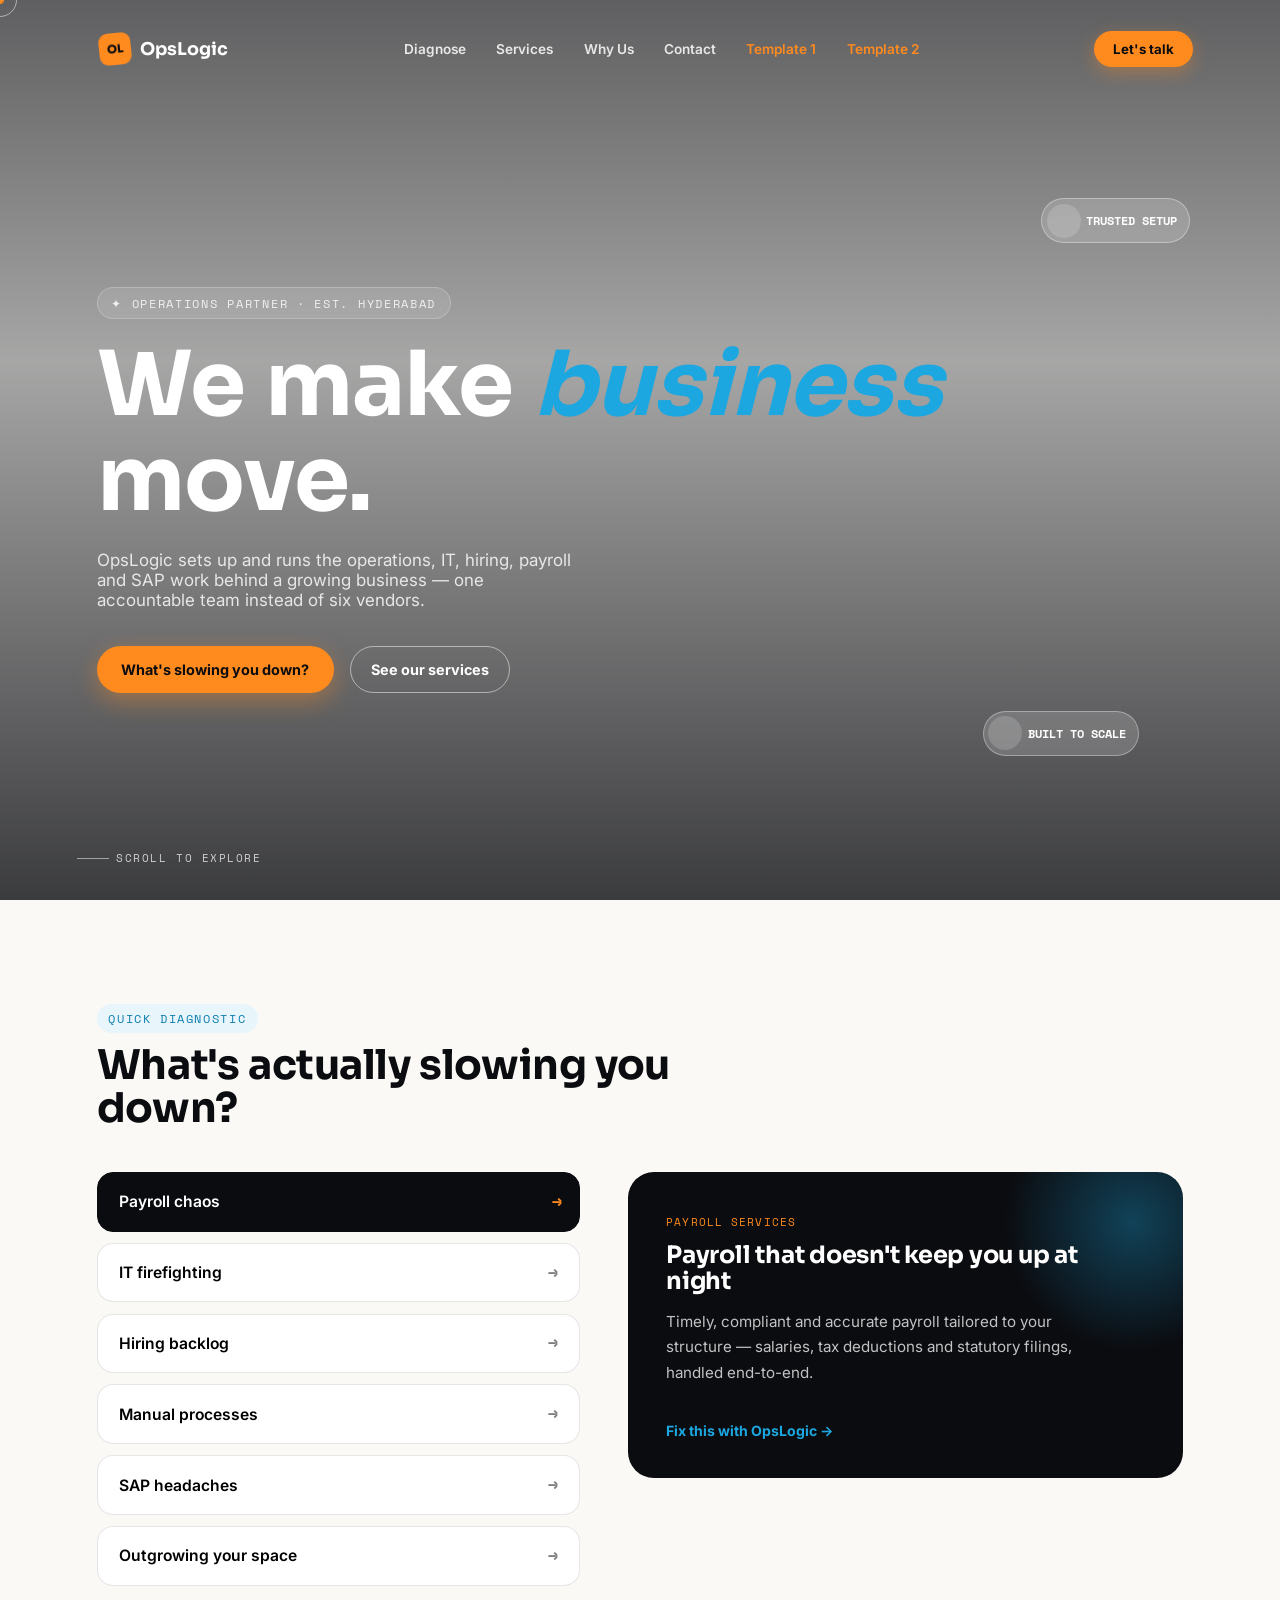
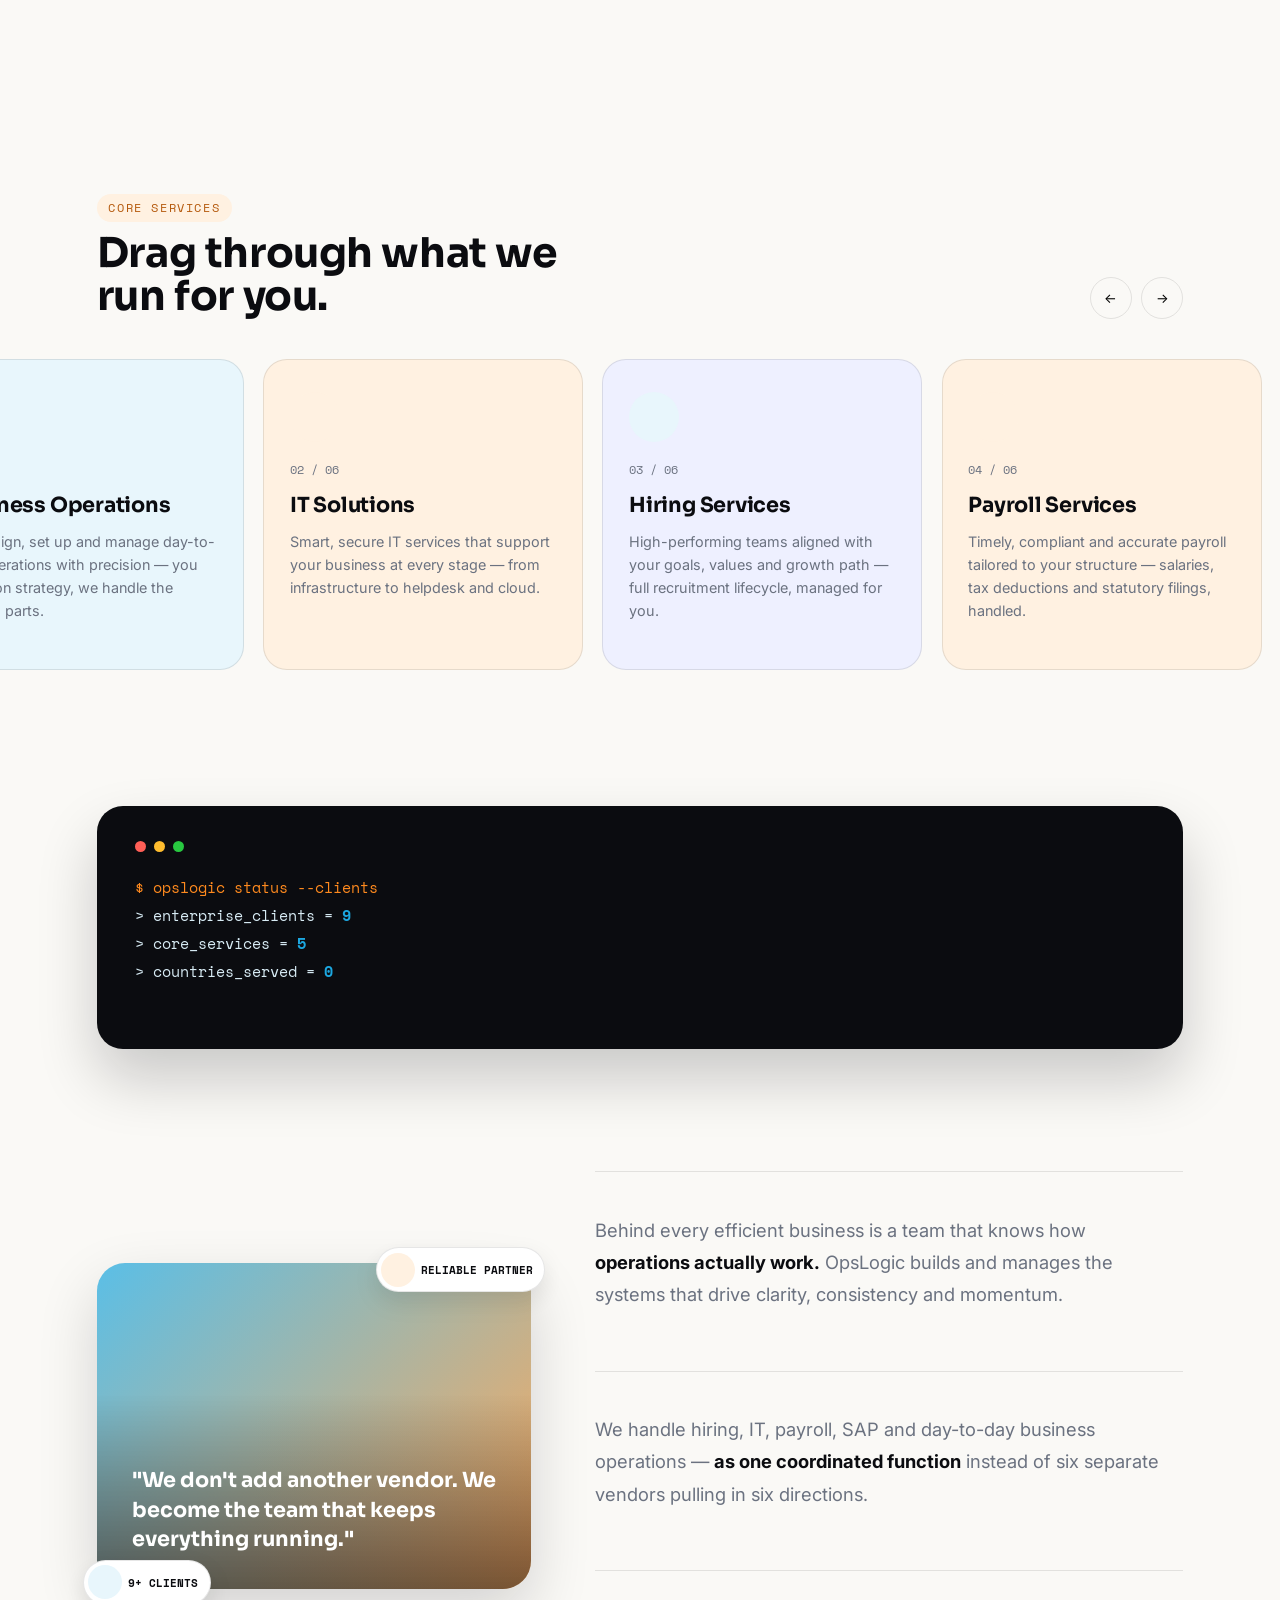
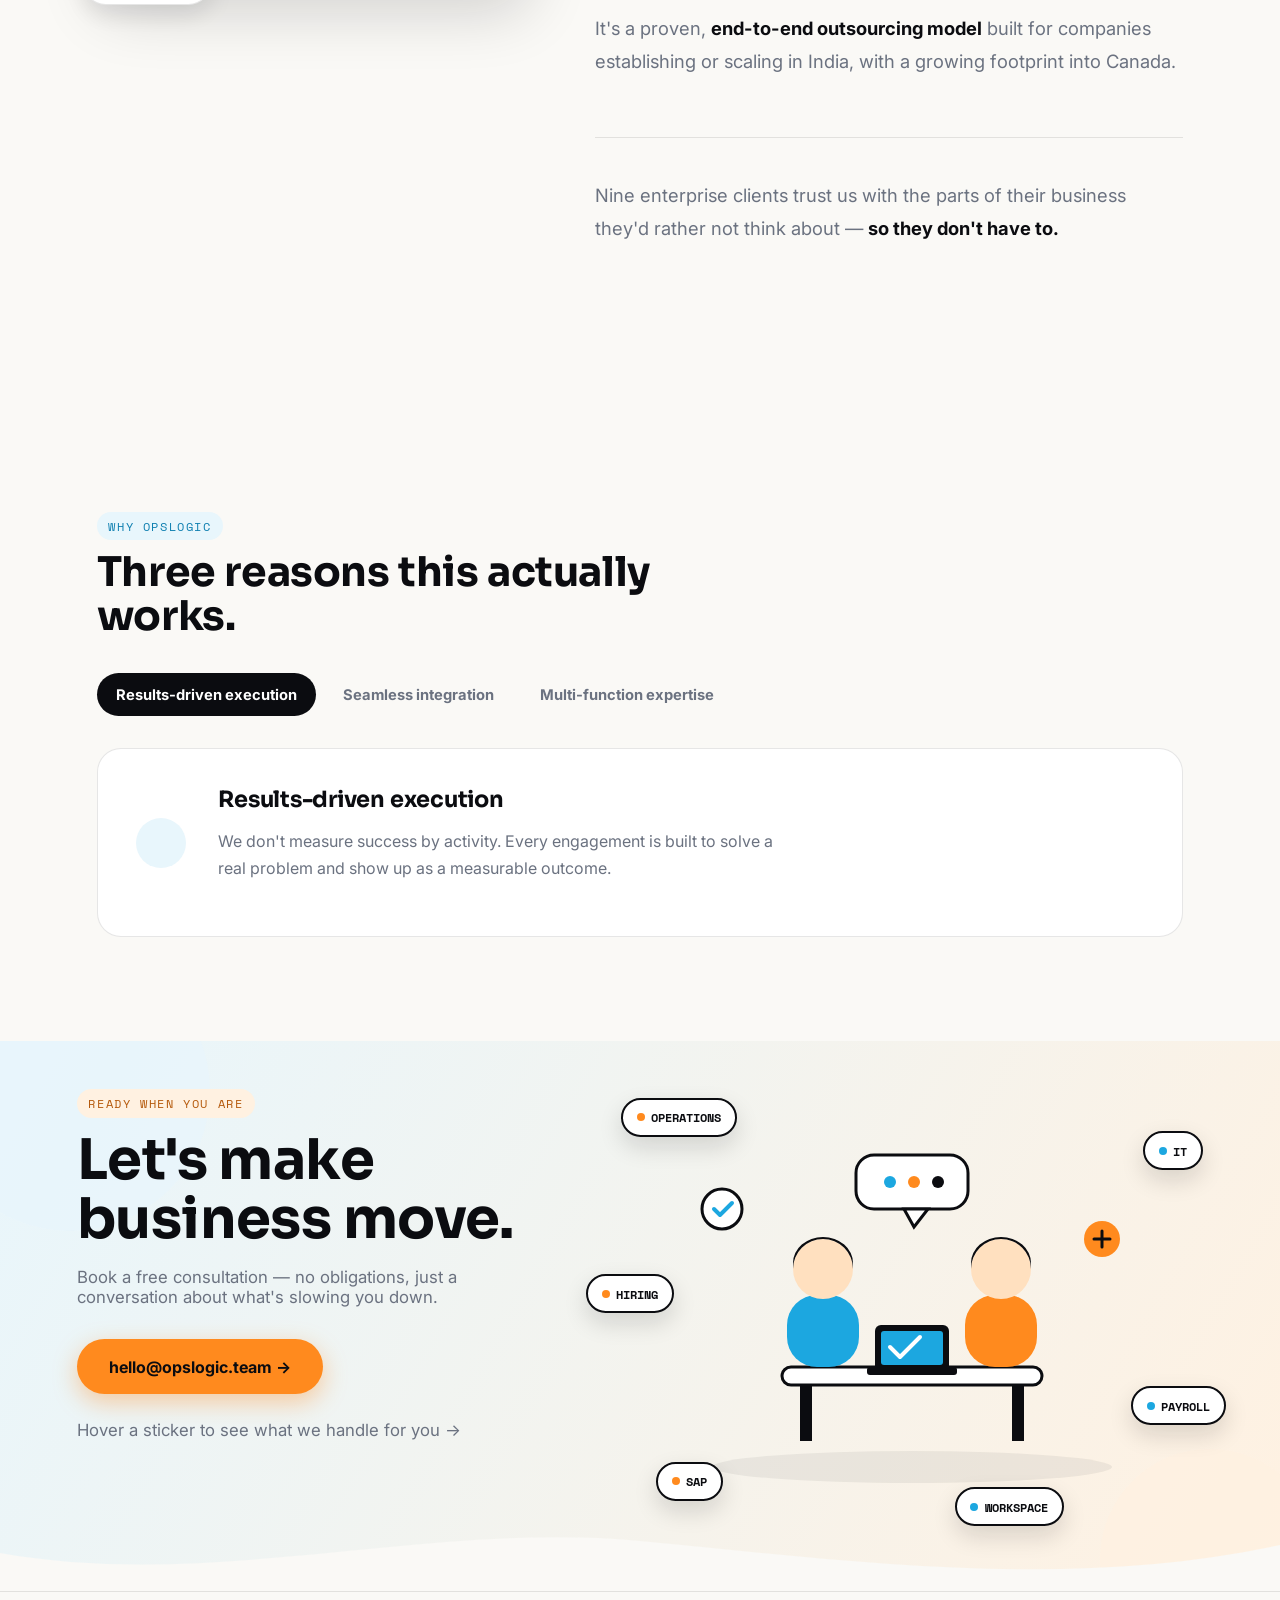
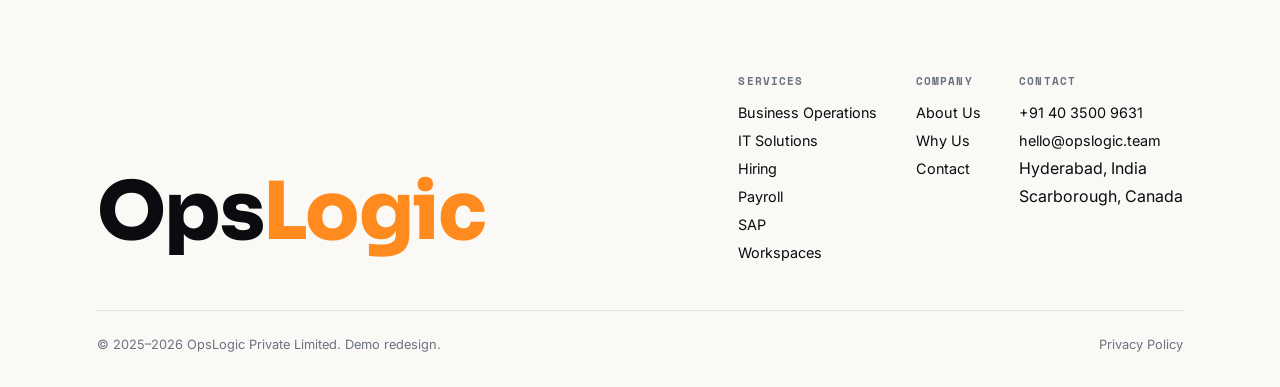
==== index.html @ 44205986 "Added changes" ====
<!DOCTYPE html>
<html lang="en">
<head>
<meta charset="UTF-8">
<meta name="viewport" content="width=device-width, initial-scale=1">
<title>OpsLogic — Let's Make Business Move</title>
<meta name="description" content="OpsLogic — Business Operations, IT, Hiring, Payroll, SAP & Shared Workspace solutions.">
<link rel="preconnect" href="https://fonts.googleapis.com">
<link rel="preconnect" href="https://fonts.gstatic.com" crossorigin>
<link href="https://fonts.googleapis.com/css2?family=Sora:wght@400;500;600;700;800&family=Inter:wght@400;500;600;700&family=Space+Mono:wght@400;700&display=swap" rel="stylesheet">
<style>
  :root{
    --ink:#0b0c10;
    --paper:#faf9f6;
    --card:#ffffff;
    --line: rgba(11,12,16,0.1);
    --muted:#6b7280;
    --blue:#1ca7e0;
    --blue-deep:#0e7fb0;
    --blue-wash:#e8f6fc;
    --orange:#ff8a1e;
    --orange-wash:#fff1e1;
    --ease: cubic-bezier(.22,1,.36,1);
  }
  *{ box-sizing:border-box; }
  html{ scroll-behavior:smooth; }
  body{ margin:0; background:var(--paper); color:var(--ink); font-family:'Inter',sans-serif; overflow-x:hidden; cursor:none; }
  ::selection{ background:var(--orange); color:var(--ink); }
  img,svg,video{ max-width:100%; display:block; }
  a{ color:inherit; text-decoration:none; }
  button{ font-family:inherit; cursor:none; background:none; border:0; }
  h1,h2,h3{ font-family:'Sora',sans-serif; font-weight:700; line-height:1.06; margin:0; letter-spacing:-.01em; }
  .mono{ font-family:'Space Mono',monospace; }
  .wrap{ max-width:1240px; margin:0 auto; padding:0 6vw; position:relative; }
  section{ position:relative; padding:6.5rem 0; scroll-margin-top:100px; }
  .eyebrow{ font-family:'Space Mono',monospace; font-size:.72rem; letter-spacing:.14em; text-transform:uppercase; color:var(--blue-deep); display:inline-flex; align-items:center; gap:.6em; background:var(--blue-wash); padding:.5em 1em; border-radius:100px; }
  .eyebrow.orange{ color:#b5590c; background:var(--orange-wash); }
  .reveal{ opacity:0; transform:translateY(26px); transition:opacity .75s var(--ease), transform .75s var(--ease); }
  .reveal.in{ opacity:1; transform:translateY(0); }

  .blob{ position:absolute; border-radius:50%; pointer-events:none; z-index:0; opacity:.7; animation:float 9s ease-in-out infinite; }
  @keyframes float{ 0%,100%{ transform:translateY(0);} 50%{ transform:translateY(-18px);} }

  /* ---------- shared custom icon system (real embedded animations, sourced free from LottieFiles) ---------- */
  .icon-badge{ width:50px; height:50px; border-radius:50%; display:flex; align-items:center; justify-content:center; flex-shrink:0; overflow:hidden; }
  .icon-badge video, .icon-video{ width:100%; height:100%; object-fit:cover; }
  .icon-badge.wash-blue{ background:var(--blue-wash); }
  .icon-badge.wash-orange{ background:var(--orange-wash); }
  .icon-badge.wash-dark{ background:rgba(255,255,255,.16); }

  .float-badge{
    position:absolute; z-index:4; display:flex; align-items:center; gap:.5em;
    background:rgba(255,255,255,.16); border:1.5px solid rgba(255,255,255,.35); backdrop-filter:blur(8px);
    border-radius:100px; padding:.4em 1.05em .4em .4em; color:#fff;
    font-family:'Space Mono',monospace; font-size:.72rem; font-weight:700; text-transform:uppercase; white-space:nowrap;
    animation:bob 4.6s ease-in-out infinite;
  }
  .float-badge .icon-badge{ width:34px; height:34px; }
  .float-badge.delay1{ animation-delay:.8s; }
  @media (max-width:820px){ .float-badge{ display:none; } }

  .float-badge-light{
    position:absolute; z-index:4; display:flex; align-items:center; gap:.5em;
    background:var(--card); border:1.5px solid var(--line); border-radius:100px; padding:.4em 1.05em .4em .4em;
    font-family:'Space Mono',monospace; font-size:.7rem; font-weight:700; text-transform:uppercase; color:var(--ink);
    box-shadow:0 10px 24px rgba(11,12,16,.1); animation:bob 5s ease-in-out infinite; white-space:nowrap;
  }
  .float-badge-light .icon-badge{ width:34px; height:34px; }
  .float-badge-light.delay1{ animation-delay:1s; }
  @media (max-width:820px){ .float-badge-light{ display:none; } }

  .wave-divider{ display:block; width:100%; line-height:0; }
  .wave-divider svg{ width:100%; height:70px; display:block; }

  .cur-dot,.cur-ring{ position:fixed; top:0; left:0; pointer-events:none; z-index:9999; border-radius:50%; transform:translate(-50%,-50%); will-change:transform; }
  .cur-dot{ width:7px; height:7px; background:var(--orange); }
  .cur-ring{ width:34px; height:34px; border:1.5px solid rgba(255,255,255,.5); transition:width .25s var(--ease),height .25s var(--ease),border-color .25s var(--ease),background .25s var(--ease); }
  body.on-light .cur-ring{ border-color:rgba(11,12,16,.35); }
  .cur-ring.big{ width:88px; height:88px; background:rgba(255,138,30,.16); border-color:var(--orange); }
  .cur-label{ position:absolute; inset:0; display:flex; align-items:center; justify-content:center; font-family:'Space Mono',monospace; font-size:.6rem; letter-spacing:.08em; text-transform:uppercase; color:var(--ink); opacity:0; text-align:center; transition:opacity .2s var(--ease); }
  .cur-ring.big .cur-label{ opacity:1; }
  @media (hover:none),(pointer:coarse){ .cur-dot,.cur-ring{ display:none; } body,button,a{ cursor:auto; } }

  /* ---------- nav: transparent over hero, solid on scroll ---------- */
  header{ position:fixed; top:0; left:0; right:0; z-index:500; padding:20px 6vw; transition:padding .3s var(--ease); }
  .nav-inner{ max-width:1240px; margin:0 auto; display:flex; align-items:center; justify-content:space-between;
    padding:.6rem .6rem .6rem 1.3rem; border-radius:100px; transition:background .3s var(--ease), box-shadow .3s var(--ease), border-color .3s var(--ease); border:1.5px solid transparent; }
  header.scrolled .nav-inner{ background:rgba(255,255,255,.86); backdrop-filter:blur(14px); box-shadow:0 10px 30px rgba(11,12,16,.08); border-color:var(--line); }
  .logo{ display:flex; align-items:center; gap:.55em; font-family:'Sora',sans-serif; font-weight:700; font-size:1.1rem; color:#fff; transition:color .3s var(--ease); }
  header.scrolled .logo{ color:var(--ink); }
  .logo-mark{ width:32px; height:32px; border-radius:9px; background:var(--orange); display:flex; align-items:center; justify-content:center; transform:rotate(-6deg); transition:transform .3s var(--ease); }
  .logo:hover .logo-mark{ transform:rotate(6deg) scale(1.08); }
  .logo-mark span{ color:var(--ink); font-weight:800; font-size:.72rem; }
  nav.links{ display:flex; gap:.2rem; align-items:center; }
  nav.links a{ font-size:.85rem; font-weight:600; color:rgba(255,255,255,.85); padding:.6em 1em; border-radius:100px; transition:color .3s var(--ease); }
  header.scrolled nav.links a{ color:var(--ink); }
  nav.links a:hover{ background:rgba(255,255,255,.14); }
  header.scrolled nav.links a:hover{ background:var(--blue-wash); color:var(--blue-deep); }
  nav.links a.tpl{ color:var(--orange); }
  .nav-cta{ font-size:.83rem; font-weight:700; background:var(--orange); color:var(--ink); padding:.75em 1.4em; border-radius:100px; box-shadow:0 6px 18px rgba(255,138,30,.35); transition:transform .18s var(--ease); }
  .nav-cta:hover{ transform:translateY(-2px); }
  @media (max-width:980px){ nav.links{ display:none; } }

  /* ---------- HERO — full-bleed video ---------- */
  .hero{ position:relative; min-height:100vh; display:flex; align-items:center; padding:0; overflow:hidden; }
  #hero-video{ position:absolute; top:50%; left:50%; min-width:100%; min-height:100%; width:auto; height:auto; transform:translate(-50%,-50%) scale(1.02); object-fit:cover; filter:saturate(1.08) contrast(1.04); transition:transform 8s var(--ease); }
  .hero::before{ content:''; position:absolute; inset:0; z-index:1; background:linear-gradient(180deg, rgba(11,12,16,.65) 0%, rgba(11,12,16,.35) 40%, rgba(11,12,16,.8) 100%); }
  .video-spot{ position:absolute; z-index:2; inset:0; pointer-events:none; opacity:0; transition:opacity .35s var(--ease); background:radial-gradient(280px circle at var(--sx,50%) var(--sy,50%), rgba(28,167,224,.3), rgba(255,138,30,.14) 45%, transparent 70%); }
  .hero.spotlit .video-spot{ opacity:1; }
  .hero-inner{ position:relative; z-index:3; width:100%; padding-top:80px; }
  .hero-tag{ color:#fff; font-family:'Space Mono',monospace; font-size:.76rem; letter-spacing:.14em; text-transform:uppercase; opacity:.85; background:rgba(255,255,255,.12); border:1px solid rgba(255,255,255,.25); display:inline-flex; padding:.5em 1.1em; border-radius:100px; backdrop-filter:blur(6px); }
  .hero h1{ color:#fff; font-size:clamp(2.4rem,7vw,6rem); margin:1.2rem 0 1.4rem; max-width:15ch; }
  .hero h1 .word{ display:inline-block; margin-right:.22em; transition:transform .35s var(--ease), color .35s var(--ease); cursor:none; }
  .hero h1 .word:hover{ color:var(--orange); transform:translateY(-6px) rotate(-2deg); }
  .hero h1 .accent{ color:var(--blue); font-style:italic; }
  .hero p.sub{ color:rgba(255,255,255,.82); max-width:44ch; font-size:1.06rem; margin-bottom:2.2rem; }
  .hero-ctas{ display:flex; gap:1rem; flex-wrap:wrap; }
  .btn-primary{ display:inline-flex; align-items:center; gap:.6em; background:var(--orange); color:var(--ink); font-weight:700; font-size:.9rem; padding:1em 1.7em; border-radius:100px; transition:transform .18s var(--ease), box-shadow .3s var(--ease); box-shadow:0 8px 24px rgba(255,138,30,.4); }
  .btn-primary:hover{ transform:translateY(-3px); }
  .btn-ghost-light{ display:inline-flex; align-items:center; gap:.6em; font-weight:700; font-size:.9rem; color:#fff; padding:1em 1.4em; border:1.5px solid rgba(255,255,255,.5); border-radius:100px; }
  .btn-ghost-light:hover{ border-color:#fff; background:rgba(255,255,255,.12); }
  .scroll-cue{ position:absolute; bottom:34px; left:6vw; z-index:3; display:flex; align-items:center; gap:.7em; color:rgba(255,255,255,.75); font-family:'Space Mono',monospace; font-size:.68rem; letter-spacing:.14em; text-transform:uppercase; }
  .scroll-cue .line{ width:32px; height:1px; background:rgba(255,255,255,.5); position:relative; overflow:hidden; }
  .scroll-cue .line::after{ content:''; position:absolute; left:-100%; top:0; bottom:0; width:100%; background:var(--orange); animation:cue 2.2s ease-in-out infinite; }
  @keyframes cue{ 0%{left:-100%;} 50%{left:0;} 100%{left:100%;} }

  /* ---------- DIAGNOSTIC (chip selector) ---------- */
  .diagnostic{ background:var(--paper); }
  .diag-head{ max-width:640px; margin-bottom:2.6rem; }
  .diag-head h2{ font-size:clamp(1.8rem,3.2vw,2.6rem); margin-top:.7rem; }
  .diag-grid{ display:grid; grid-template-columns:1fr 1.15fr; gap:3rem; align-items:start; }
  @media (max-width:900px){ .diag-grid{ grid-template-columns:1fr; } }
  .chip-list{ display:flex; flex-direction:column; gap:.7rem; }
  .chip{ text-align:left; border:1.5px solid var(--line); background:var(--card); border-radius:16px; padding:1.05rem 1.3rem; font-weight:600; font-size:.98rem; display:flex; justify-content:space-between; align-items:center; transition:border-color .2s var(--ease), background .2s var(--ease), transform .2s var(--ease); }
  .chip:hover{ border-color:var(--blue); transform:translateX(4px); }
  .chip.active{ background:var(--ink); color:#fff; border-color:var(--ink); }
  .chip .arrow{ font-family:'Space Mono',monospace; opacity:.5; transition:transform .2s var(--ease); }
  .chip.active .arrow{ opacity:1; transform:translateX(4px); color:var(--orange); }

  .diag-panel{ background:var(--ink); color:#fff; border-radius:26px; padding:2.4rem; min-height:280px; display:flex; flex-direction:column; justify-content:space-between; position:relative; overflow:hidden; }
  .diag-panel::before{ content:''; position:absolute; width:260px; height:260px; background:radial-gradient(circle, rgba(28,167,224,.35), transparent 70%); top:-80px; right:-80px; border-radius:50%; }
  .diag-panel-body{ position:relative; z-index:1; }
  .diag-panel .tag{ font-family:'Space Mono',monospace; font-size:.7rem; letter-spacing:.1em; text-transform:uppercase; color:var(--orange); }
  .diag-panel h3{ color:#fff; font-size:1.5rem; margin:.8rem 0 .8rem; }
  .diag-panel p{ color:rgba(255,255,255,.75); font-size:.95rem; line-height:1.65; max-width:44ch; }
  .diag-panel a.diag-cta{ position:relative; z-index:1; margin-top:1.4rem; display:inline-flex; align-items:center; gap:.5em; font-weight:700; font-size:.88rem; color:var(--blue); }
  .diag-panel a.diag-cta:hover{ color:var(--orange); }

  /* ---------- SERVICES — drag scroll gallery ---------- */
  .services{ overflow:hidden; }
  .services-head{ display:flex; justify-content:space-between; align-items:flex-end; gap:2rem; flex-wrap:wrap; margin-bottom:2rem; }
  .services-head h2{ font-size:clamp(1.8rem,3.2vw,2.6rem); margin-top:.6rem; max-width:16ch; }
  .drag-hint{ font-family:'Space Mono',monospace; font-size:.72rem; color:var(--muted); text-transform:uppercase; letter-spacing:.06em; display:flex; align-items:center; gap:.5em; }
  .gallery-track{ display:flex; gap:1.2rem; overflow-x:auto; padding:.5rem 6vw 2rem; margin:0 -6vw; scroll-snap-type:x proximity; cursor:grab; scrollbar-width:none; }
  .gallery-track::-webkit-scrollbar{ display:none; }
  .gallery-track.dragging{ cursor:grabbing; scroll-behavior:auto; }
  .service-slide{ flex:0 0 320px; scroll-snap-align:start; background:var(--card); border:1.5px solid var(--line); border-radius:24px; padding:2rem 1.6rem; user-select:none; }
  .service-slide:nth-child(6n+1){ background:var(--blue-wash); }
  .service-slide:nth-child(6n+2){ background:var(--orange-wash); }
  .service-slide:nth-child(6n+3){ background:#eef0ff; }
  .service-slide:nth-child(6n+4){ background:var(--orange-wash); }
  .service-slide:nth-child(6n+5){ background:var(--blue-wash); }
  .service-slide:nth-child(6n+6){ background:#eef0ff; }
  .service-slide .idx{ font-family:'Space Mono',monospace; font-size:.72rem; color:var(--muted); }
  .service-slide h3{ font-size:1.3rem; margin:1rem 0 .7rem; }
  .service-slide p{ color:var(--muted); font-size:.9rem; line-height:1.6; }
  .gallery-nav{ display:flex; gap:.6rem; }
  .gnav-btn{ width:42px; height:42px; border-radius:50%; border:1.5px solid var(--line); display:flex; align-items:center; justify-content:center; transition:border-color .2s var(--ease), background .2s var(--ease); }
  .gnav-btn:hover{ border-color:var(--ink); background:var(--ink); color:#fff; }

  /* ---------- TERMINAL STATS ---------- */
  .terminal-wrap{ background:var(--ink); border-radius:26px; padding:2.2rem 2.4rem; color:#d8ecf5; box-shadow:0 30px 60px rgba(11,12,16,.2); }
  .terminal-head{ display:flex; gap:.5em; margin-bottom:1.4rem; }
  .terminal-dot{ width:11px; height:11px; border-radius:50%; }
  .terminal-line{ font-family:'Space Mono',monospace; font-size:.92rem; line-height:1.9; opacity:0; }
  .terminal-line.shown{ opacity:1; }
  .terminal-line .prompt{ color:var(--orange); }
  .terminal-line .val{ color:var(--blue); font-weight:700; }
  .terminal-cursor{ display:inline-block; width:8px; height:16px; background:var(--blue); vertical-align:middle; animation:blink 1s step-start infinite; }
  @keyframes blink{ 50%{ opacity:0; } }

  /* ---------- ABOUT — sticky scrollytelling ---------- */
  .about{ padding-top:0; }
  .about-grid{ display:grid; grid-template-columns:.85fr 1.15fr; gap:5vw; }
  @media (max-width:900px){ .about-grid{ grid-template-columns:1fr; } }
  .about-sticky{ position:sticky; top:110px; align-self:start; height:fit-content; }
  .about-card{ position:relative; aspect-ratio:4/3; border-radius:28px; overflow:hidden; box-shadow:0 24px 60px rgba(11,12,16,.16); display:flex; flex-direction:column; justify-content:flex-end; }
  .about-card video{ position:absolute; inset:0; width:100%; height:100%; object-fit:cover; }
  .about-card::before{ content:''; position:absolute; inset:0; background:linear-gradient(135deg, rgba(28,167,224,.72), rgba(255,138,30,.72)); mix-blend-mode:multiply; }
  .about-card::after{ content:''; position:absolute; inset:0; background:linear-gradient(180deg, rgba(11,12,16,0) 40%, rgba(11,12,16,.55) 100%); }
  .about-card p{ position:relative; z-index:2; align-self:flex-end; margin:0; padding:2.2rem; }
  .about-card p{ font-family:'Sora',sans-serif; color:#fff; font-size:1.3rem; font-weight:700; line-height:1.4; }
  .about-para{ opacity:.32; transform:translateY(10px); transition:opacity .5s var(--ease), transform .5s var(--ease); padding:2.6rem 0; border-top:1.5px solid var(--line); font-size:1.15rem; line-height:1.75; color:var(--muted); max-width:56ch; }
  .about-para.active{ opacity:1; transform:translateY(0); color:var(--ink); }
  .about-para strong{ color:var(--ink); }

  /* ---------- WHY — tabs ---------- */
  .why-tabs{ display:flex; gap:.5rem; margin-bottom:2rem; flex-wrap:wrap; position:relative; }
  .why-tab{ font-weight:700; font-size:.92rem; padding:.85em 1.3em; border-radius:100px; color:var(--muted); position:relative; z-index:1; transition:color .3s var(--ease); }
  .why-tab.active{ color:#fff; }
  .why-tab-indicator{ position:absolute; top:0; height:100%; background:var(--ink); border-radius:100px; transition:transform .35s var(--ease), width .35s var(--ease); z-index:0; }
  .why-panel{ display:none; background:var(--card); border:1.5px solid var(--line); border-radius:24px; padding:2.4rem; }
  .why-panel.active{ display:grid; grid-template-columns:auto 1fr; gap:2rem; align-items:center; }
  @media (max-width:700px){ .why-panel.active{ grid-template-columns:1fr; } }
  .why-num{ font-family:'Sora',sans-serif; font-weight:800; font-size:3.6rem; color:var(--blue-wash); -webkit-text-stroke:2px var(--blue); }
  .why-panel h3{ font-size:1.4rem; margin-bottom:.7rem; }
  .why-panel p{ color:var(--muted); line-height:1.7; max-width:56ch; }

  /* ---------- CTA — full-bleed illustrated band ---------- */
  .cta-band{ width:100%; background:linear-gradient(120deg, var(--blue-wash) 0%, var(--orange-wash) 100%); overflow:hidden; position:relative; padding:3rem 0 5rem; }
  .cta-band-grid{ max-width:1360px; margin:0 auto; padding:0 6vw; display:grid; grid-template-columns:1fr 1.15fr; gap:3vw; align-items:start; position:relative; z-index:2; }
  @media (max-width:960px){ .cta-band-grid{ grid-template-columns:1fr; text-align:center; } }
  .cta-copy h2{ font-size:clamp(2.1rem,4.6vw,3.5rem); margin:.8rem 0 1.1rem; max-width:12ch; }
  @media (max-width:960px){ .cta-copy h2{ margin-left:auto; margin-right:auto; } }
  .cta-copy p{ color:var(--muted); font-size:1.05rem; max-width:40ch; margin-bottom:2rem; }
  @media (max-width:960px){ .cta-copy p{ margin-left:auto; margin-right:auto; } }
  .cta-copy .btn-primary{ font-size:1rem; padding:1.1em 2em; }
  .sticker-caption{ margin-top:1.6rem; min-height:2.2rem; color:var(--muted); font-size:.92rem; max-width:40ch; }
  @media (max-width:960px){ .sticker-caption{ margin-left:auto; margin-right:auto; } }
  .sticker-caption strong{ color:var(--ink); }

  .illustration-stage{ position:relative; width:100%; }
  .illustration-stage svg{ width:100%; height:auto; max-width:560px; margin:0 auto; display:block; position:relative; z-index:1; }
  .scene-bob{ animation:bob 4.2s ease-in-out infinite; transform-origin:center; }
  .scene-bob.delay1{ animation-delay:.4s; }
  .scene-bob.delay2{ animation-delay:.8s; }
  @keyframes bob{ 0%,100%{ transform:translateY(0);} 50%{ transform:translateY(-7px);} }
  .chat-dot{ animation:dotpulse 1.3s ease-in-out infinite; transform-origin:center; }
  .chat-dot.d2{ animation-delay:.2s; } .chat-dot.d3{ animation-delay:.4s; }
  @keyframes dotpulse{ 0%,60%,100%{ opacity:.35; transform:translateY(0);} 30%{ opacity:1; transform:translateY(-4px);} }

  .stage-sticker{
    position:absolute; z-index:5; display:flex; align-items:center; gap:.5em;
    background:var(--card); border:2px solid var(--ink); border-radius:100px; padding:.7em 1.15em;
    font-family:'Space Mono',monospace; font-weight:700; font-size:.76rem; text-transform:uppercase; white-space:nowrap;
    box-shadow:0 10px 24px rgba(11,12,16,.14); cursor:none;
    animation:stickerfloat 5s ease-in-out infinite;
    transition:transform .25s var(--ease), background .25s var(--ease), color .25s var(--ease), box-shadow .25s var(--ease);
  }
  .stage-sticker .dot{ width:8px; height:8px; border-radius:50%; background:var(--blue); flex-shrink:0; }
  .stage-sticker:nth-child(2n) .dot{ background:var(--orange); }
  .stage-sticker:hover{ transform:scale(1.15) rotate(0deg) !important; background:var(--ink); color:#fff; box-shadow:0 18px 34px rgba(11,12,16,.3); }
  .stage-sticker:hover .dot{ background:var(--orange); }
  @keyframes stickerfloat{ 0%,100%{ transform:translateY(0) rotate(var(--rot,0deg)); } 50%{ transform:translateY(-9px) rotate(var(--rot,0deg)); } }
  @media (max-width:760px){ .stage-sticker{ display:none; } }

  .cta-text{ text-align:center; max-width:520px; margin:0 auto; }
  .cta-text h2{ font-size:clamp(1.8rem,3.4vw,2.6rem); margin:.7rem 0 1rem; }
  .cta-text p{ color:var(--muted); }

  footer{ padding:5rem 0 2.2rem; border-top:1.5px solid var(--line); }
  .foot-top{ display:flex; justify-content:space-between; align-items:flex-end; flex-wrap:wrap; gap:2rem; margin-bottom:3rem; }
  .foot-top .flogo{ font-family:'Sora',sans-serif; font-weight:800; font-size:clamp(2.4rem,7vw,5rem); letter-spacing:-.02em; }
  .foot-top .flogo .orange{ color:var(--orange); }
  .foot-links{ display:flex; gap:2.4rem; flex-wrap:wrap; }
  .foot-links h4{ font-family:'Space Mono',monospace; font-size:.7rem; letter-spacing:.1em; text-transform:uppercase; color:var(--muted); margin:0 0 .8rem; }
  .foot-links ul{ list-style:none; margin:0; padding:0; display:flex; flex-direction:column; gap:.5rem; }
  .foot-links a{ font-size:.9rem; }
  .foot-links a:hover{ color:var(--orange); }
  .foot-bottom{ display:flex; justify-content:space-between; flex-wrap:wrap; gap:1rem; padding-top:1.6rem; border-top:1.5px solid var(--line); font-size:.8rem; color:var(--muted); }

  @media (prefers-reduced-motion: reduce){ *{ animation-duration:.001ms !important; animation-iteration-count:1 !important; transition-duration:.001ms !important; scroll-behavior:auto !important; } }
</style>
</head>
<body>

<div class="cur-dot" id="curDot"></div>
<div class="cur-ring" id="curRing"><span class="cur-label" id="curLabel"></span></div>

<header id="siteHeader">
  <div class="nav-inner">
    <a href="#top" class="logo">
      <span class="logo-mark"><span>OL</span></span>
      OpsLogic
    </a>
    <nav class="links">
      <a href="#diagnostic">Diagnose</a>
      <a href="#services">Services</a>
      <a href="#why">Why Us</a>
      <a href="#contact">Contact</a>
      <a href="template-1.html" class="tpl">Template 1</a>
      <a href="template-2.html" class="tpl">Template 2</a>
    </nav>
    <a href="#contact" class="nav-cta magnetic" data-cursor="click">Let's talk</a>
  </div>
</header>

<main id="top">

  <section class="hero" id="heroSection">
    <video id="hero-video" autoplay muted loop playsinline
      poster="https://assets.mixkit.co/videos/40680/40680-thumb-360-0.jpg">
      <source src="https://assets.mixkit.co/videos/40680/40680-360.mp4" type="video/mp4">
    </video>
    <div class="video-spot" id="videoSpot"></div>
    <div class="wrap hero-inner">
      <span class="hero-tag">✦ Operations partner · Est. Hyderabad</span>
      <h1 id="heroHeading"></h1>
      <p class="sub">OpsLogic sets up and runs the operations, IT, hiring, payroll and SAP work behind a growing business — one accountable team instead of six vendors.</p>
      <div class="hero-ctas">
        <a href="#diagnostic" class="btn-primary magnetic" data-cursor="click">What's slowing you down?</a>
        <a href="#services" class="btn-ghost-light">See our services</a>
      </div>
    </div>
    <div class="scroll-cue"><span class="line"></span> Scroll to explore</div>
    <div class="float-badge" id="heroBadge1" style="top:22%; right:7%;"><span class="icon-badge wash-dark" data-icon="check"></span>Trusted setup</div>
    <div class="float-badge delay1" id="heroBadge2" style="bottom:16%; right:11%;"><span class="icon-badge wash-dark" data-icon="chart"></span>Built to scale</div>
  </section>

  <!-- ================= DIAGNOSTIC ================= -->
  <section class="diagnostic" id="diagnostic">
    <div class="wrap">
      <div class="diag-head reveal">
        <span class="eyebrow">Quick diagnostic</span>
        <h2>What's actually slowing you down?</h2>
      </div>
      <div class="diag-grid reveal">
        <div class="chip-list" id="chipList"></div>
        <div class="diag-panel" id="diagPanel">
          <div class="diag-panel-body">
            <span class="tag" id="diagTag"></span>
            <h3 id="diagTitle"></h3>
            <p id="diagBody"></p>
          </div>
          <a href="#contact" class="diag-cta magnetic" data-cursor="click">Fix this with OpsLogic →</a>
        </div>
      </div>
    </div>
  </section>

  <!-- ================= SERVICES — drag gallery ================= -->
  <section id="services">
    <div class="wrap">
      <div class="services-head reveal">
        <div>
          <span class="eyebrow orange">Core services</span>
          <h2>Drag through what we run for you.</h2>
        </div>
        <div class="gallery-nav">
          <button class="gnav-btn" id="galPrev" aria-label="Previous">←</button>
          <button class="gnav-btn" id="galNext" aria-label="Next">→</button>
        </div>
      </div>
    </div>
    <div class="gallery-track" id="galleryTrack"></div>
  </section>

  <!-- ================= TERMINAL STATS ================= -->
  <section style="padding-top:0;">
    <div class="wrap">
      <div class="terminal-wrap reveal" id="terminalWrap">
        <div class="terminal-head">
          <span class="terminal-dot" style="background:#ff5f57;"></span>
          <span class="terminal-dot" style="background:#febc2e;"></span>
          <span class="terminal-dot" style="background:#28c840;"></span>
        </div>
        <div id="terminalLines"></div>
      </div>
    </div>
  </section>

  <!-- ================= ABOUT — sticky scrollytelling ================= -->
  <section id="about" class="about">
    <div class="wrap about-grid">
      <div class="about-sticky reveal" style="position:relative;">
        <div class="about-card">
          <video autoplay muted loop playsinline poster="" src="https://assets-v2.lottiefiles.com/a/c36b07ca-1167-11ee-bf57-f7bd58cf486c/PghqFahems.mp4"></video>
          <p>"We don't add another vendor. We become the team that keeps everything running."</p>
        </div>
        <div class="float-badge-light" style="top:-16px; right:-14px;"><span class="icon-badge wash-orange" data-icon="shield"></span>Reliable partner</div>
        <div class="float-badge-light delay1" style="bottom:-16px; left:-14px;"><span class="icon-badge wash-blue" data-icon="hiring"></span>9+ clients</div>
      </div>
      <div>
        <p class="about-para">Behind every efficient business is a team that knows how <strong>operations actually work.</strong> OpsLogic builds and manages the systems that drive clarity, consistency and momentum.</p>
        <p class="about-para">We handle hiring, IT, payroll, SAP and day-to-day business operations — <strong>as one coordinated function</strong> instead of six separate vendors pulling in six directions.</p>
        <p class="about-para">It's a proven, <strong>end-to-end outsourcing model</strong> built for companies establishing or scaling in India, with a growing footprint into Canada.</p>
        <p class="about-para">Nine enterprise clients trust us with the parts of their business they'd rather not think about — <strong>so they don't have to.</strong></p>
      </div>
    </div>
  </section>

  <!-- ================= WHY — tabs ================= -->
  <section id="why">
    <div class="wrap">
      <span class="eyebrow reveal">Why OpsLogic</span>
      <h2 class="reveal" style="font-size:clamp(1.8rem,3.2vw,2.6rem); margin:.7rem 0 2.2rem; max-width:18ch;">Three reasons this actually works.</h2>
      <div class="why-tabs" id="whyTabs"></div>
      <div id="whyPanels"></div>
    </div>
  </section>

  <!-- ================= CTA — illustrated band ================= -->
  <section id="contact" style="padding:0;">
    <div class="cta-band">
      <div class="blob" style="width:280px;height:280px;background:var(--blue-wash);top:-90px;left:-70px;"></div>
      <div class="blob" style="width:220px;height:220px;background:var(--orange-wash);bottom:-80px;right:-40px;animation-delay:1s;"></div>

      <div class="cta-band-grid">
        <div class="cta-copy reveal">
          <span class="eyebrow orange">Ready when you are</span>
          <h2>Let's make business move.</h2>
          <p>Book a free consultation — no obligations, just a conversation about what's slowing you down.</p>
          <a href="mailto:hello@opslogic.team" class="btn-primary magnetic" data-cursor="click">hello@opslogic.team →</a>
          <p class="sticker-caption" id="stickerCaption">Hover a sticker to see what we handle for you →</p>
        </div>

        <div class="illustration-stage reveal" id="illustrationStage">
          <svg viewBox="0 0 560 420" aria-hidden="true">
            <ellipse cx="280" cy="378" rx="200" ry="16" fill="rgba(11,12,16,0.06)"/>
            <rect x="150" y="278" width="260" height="18" rx="9" fill="#ffffff" stroke="#0b0c10" stroke-width="3"/>
            <rect x="168" y="296" width="12" height="56" fill="#0b0c10"/>
            <rect x="380" y="296" width="12" height="56" fill="#0b0c10"/>

            <g class="scene-bob delay1">
              <rect x="243" y="236" width="74" height="48" rx="6" fill="#0b0c10"/>
              <rect x="249" y="242" width="62" height="34" rx="3" fill="#1ca7e0"/>
              <path d="M258 258 l10 10 20 -20" fill="none" stroke="#ffffff" stroke-width="4" stroke-linecap="round" stroke-linejoin="round"/>
              <rect x="235" y="278" width="90" height="8" rx="3" fill="#0b0c10"/>
            </g>

            <g class="scene-bob">
              <rect x="155" y="206" width="72" height="72" rx="30" fill="#1ca7e0"/>
              <circle cx="191" cy="180" r="30" fill="#ffe0bf"/>
              <path d="M161 180 a30 30 0 0 1 60 0 v-6 a30 26 0 0 0 -60 0 Z" fill="#0b0c10"/>
            </g>

            <g class="scene-bob delay2">
              <rect x="333" y="206" width="72" height="72" rx="30" fill="#ff8a1e"/>
              <circle cx="369" cy="180" r="30" fill="#ffe0bf"/>
              <path d="M339 180 a30 30 0 0 1 60 0 v-6 a30 26 0 0 0 -60 0 Z" fill="#0b0c10"/>
            </g>

            <g class="scene-bob" transform="translate(280,96)">
              <rect x="-56" y="-30" width="112" height="54" rx="18" fill="#ffffff" stroke="#0b0c10" stroke-width="3"/>
              <path d="M-8 24 L2 42 L16 24 Z" fill="#ffffff" stroke="#0b0c10" stroke-width="3"/>
              <circle class="chat-dot d1" cx="-22" cy="-3" r="6" fill="#1ca7e0"/>
              <circle class="chat-dot d2" cx="2" cy="-3" r="6" fill="#ff8a1e"/>
              <circle class="chat-dot d3" cx="26" cy="-3" r="6" fill="#0b0c10"/>
            </g>

            <g class="scene-bob delay2">
              <circle cx="90" cy="120" r="20" fill="#ffffff" stroke="#0b0c10" stroke-width="3"/>
              <path d="M82 120 l6 6 12 -12" fill="none" stroke="#1ca7e0" stroke-width="4" stroke-linecap="round" stroke-linejoin="round"/>
            </g>
            <g class="scene-bob delay1">
              <circle cx="470" cy="150" r="18" fill="#ff8a1e"/>
              <path d="M462 150 h16 M470 142 v16" stroke="#0b0c10" stroke-width="3" stroke-linecap="round"/>
            </g>
          </svg>

          <div class="stage-sticker" style="top:2%; left:0%; --rot:-6deg; animation-delay:0s;" data-desc="We run the day-to-day so nothing falls through the cracks."><span class="dot"></span>Operations</div>
          <div class="stage-sticker" style="top:10%; right:0%; --rot:5deg; animation-delay:.6s;" data-desc="Secure, dependable systems — infrastructure to helpdesk."><span class="dot"></span>IT</div>
          <div class="stage-sticker" style="top:44%; left:-6%; --rot:4deg; animation-delay:1.1s;" data-desc="High-performing teams, sourced and onboarded for you."><span class="dot"></span>Hiring</div>
          <div class="stage-sticker" style="bottom:20%; right:-4%; --rot:-4deg; animation-delay:1.6s;" data-desc="Accurate, on-time salaries, taxes and statutory filings."><span class="dot"></span>Payroll</div>
          <div class="stage-sticker" style="bottom:2%; left:6%; --rot:6deg; animation-delay:2s;" data-desc="End-to-end SAP support, plus flexible expert staffing."><span class="dot"></span>SAP</div>
          <div class="stage-sticker" style="bottom:-4%; right:24%; --rot:-3deg; animation-delay:2.4s;" data-desc="Flexible, fully-equipped space that scales with you."><span class="dot"></span>Workspace</div>
        </div>
      </div>
    </div>
  </section>

  <div class="wave-divider" style="margin-top:-68px; position:relative; z-index:3;">
    <svg viewBox="0 0 1440 70" preserveAspectRatio="none"><path d="M0,32 C240,70 480,0 720,20 C960,40 1200,70 1440,24 L1440,70 L0,70 Z" fill="var(--paper)"/></svg>
  </div>

</main>

<footer>
  <div class="wrap">
    <div class="foot-top">
      <div class="flogo">Ops<span class="orange">Logic</span></div>
      <div class="foot-links">
        <div>
          <h4>Services</h4>
          <ul><li><a href="#services">Business Operations</a></li><li><a href="#services">IT Solutions</a></li><li><a href="#services">Hiring</a></li><li><a href="#services">Payroll</a></li><li><a href="#services">SAP</a></li><li><a href="#services">Workspaces</a></li></ul>
        </div>
        <div>
          <h4>Company</h4>
          <ul><li><a href="#about">About Us</a></li><li><a href="#why">Why Us</a></li><li><a href="#contact">Contact</a></li></ul>
        </div>
        <div>
          <h4>Contact</h4>
          <ul><li><a href="tel:+914035009631">+91 40 3500 9631</a></li><li><a href="mailto:hello@opslogic.team">hello@opslogic.team</a></li><li>Hyderabad, India</li><li>Scarborough, Canada</li></ul>
        </div>
      </div>
    </div>
    <div class="foot-bottom">
      <span>© 2025–2026 OpsLogic Private Limited. Demo redesign.</span>
      <span>Privacy Policy</span>
    </div>
  </div>
</footer>

<script>
(function(){
  "use strict";
  var isTouch = window.matchMedia('(hover: none), (pointer: coarse)').matches;

  /* ---- original, hand-drawn icon set (no third-party assets) ---- */
  /* ---- real free animation files, sourced from LottieFiles (each confirmed
     "Free to use under the Lottie Simple License" on its own page) — every
     key below is a distinct file, none repeated anywhere on the page ---- */
  var VIDEOS = {
    operations: 'https://assets-v2.lottiefiles.com/a/bf1ccdd6-1179-11ee-8ece-2fe0cb52a99c/hiSU5kliFC.mp4', // Settings gear — اردشیر حکیمی
    it:         'https://assets-v2.lottiefiles.com/a/4a9280b2-1171-11ee-ae64-f362e58577ca/yNTVc1bFAL.mp4', // Cloud Icon — Shubham
    hiring:     'https://assets-v2.lottiefiles.com/a/2e419f22-116e-11ee-95aa-83d7b5371961/2v0pm99cSc.mp4', // Handshake — Juan Ocampo
    payroll:    'https://assets-v2.lottiefiles.com/a/eeffa1bc-1161-11ee-b043-5b1f16c675c0/EwKjzIt93D.mp4', // Wallet Icon — Md Najmul Islam Shakil
    sap:        'https://assets-v2.lottiefiles.com/a/7eacce8a-1152-11ee-87af-dbfe14a06e31/eaNi8LPBYR.mp4', // Checklist — Petr Slobodzian
    workspace:  'https://assets-v2.lottiefiles.com/a/c36b07ca-1167-11ee-bf57-f7bd58cf486c/PghqFahems.mp4', // Business team — Alexander Rozhkov
    chart:      'https://assets-v2.lottiefiles.com/a/fcb7bf18-1168-11ee-9ef6-9fceb224df1a/kKNekUElO9.mp4', // Growth Chart — Emi
    shield:     'https://assets-v2.lottiefiles.com/a/65021d7e-1165-11ee-a782-630ecc03fb73/EjR3YSj36D.mp4', // Shield Icon
    check:      'https://assets-v2.lottiefiles.com/a/1e7709c0-1177-11ee-9187-eb8aa7fa9a10/RBxOSWCzD0.mp4'  // Check Mark — sulov
  };
  function iconSvg(key){
    var src = VIDEOS[key] || VIDEOS.check;
    return '<video autoplay muted loop playsinline class="icon-video" src="'+src+'"></video>';
  }
  document.querySelectorAll('[data-icon]').forEach(function(el){
    el.innerHTML = iconSvg(el.dataset.icon);
  });

  var diagnostics = [
    { chip:"Payroll chaos", tag:"Payroll Services", icon:"payroll", title:"Payroll that doesn't keep you up at night", body:"Timely, compliant and accurate payroll tailored to your structure — salaries, tax deductions and statutory filings, handled end-to-end." },
    { chip:"IT firefighting", tag:"IT Solutions", icon:"it", title:"Stop reacting. Start running smoothly.", body:"Smart, secure IT services that support your business at every stage — from infrastructure to helpdesk and cloud, built for scale." },
    { chip:"Hiring backlog", tag:"Hiring Services", icon:"hiring", title:"High-performing teams, without the backlog", body:"Full recruitment lifecycle management — sourcing, screening and onboarding aligned with your goals, values and growth path." },
    { chip:"Manual processes", tag:"Business Operations", icon:"operations", title:"We design and run the operations layer", body:"Process design and day-to-day execution — you focus on strategy, we handle the moving parts that keep things running." },
    { chip:"SAP headaches", tag:"SAP Services", icon:"sap", title:"SAP that just works, post-go-live too", body:"We optimise your SAP systems end-to-end, from enhancements to post-go-live support, with flexible staffing when you need experts fast." },
    { chip:"Outgrowing your space", tag:"Shared Workspaces", icon:"workspace", title:"Space that scales with your team", body:"Fully-equipped, flexible workspaces built for productivity — high-speed internet, private zones and smart tools, ready to go." }
  ];
  var chipList = document.getElementById('chipList');
  var diagTag = document.getElementById('diagTag');
  var diagTitle = document.getElementById('diagTitle');
  var diagBody = document.getElementById('diagBody');
  function setDiagnostic(i){
    var d = diagnostics[i];
    diagTag.textContent = d.tag;
    diagTitle.textContent = d.title;
    diagBody.textContent = d.body;
    document.querySelectorAll('.chip').forEach(function(c,ci){ c.classList.toggle('active', ci===i); });
  }
  diagnostics.forEach(function(d,i){
    var btn = document.createElement('button');
    btn.className = 'chip' + (i===0 ? ' active' : '');
    btn.innerHTML = '<span>'+d.chip+'</span><span class="arrow">→</span>';
    btn.addEventListener('click', function(){ setDiagnostic(i); });
    chipList.appendChild(btn);
  });
  setDiagnostic(0);

  var services = [
    { t:"Business Operations", icon:"operations", d:"We design, set up and manage day-to-day operations with precision — you focus on strategy, we handle the moving parts." },
    { t:"IT Solutions", icon:"it", d:"Smart, secure IT services that support your business at every stage — from infrastructure to helpdesk and cloud." },
    { t:"Hiring Services", icon:"hiring", d:"High-performing teams aligned with your goals, values and growth path — full recruitment lifecycle, managed for you." },
    { t:"Payroll Services", icon:"payroll", d:"Timely, compliant and accurate payroll tailored to your structure — salaries, tax deductions and statutory filings, handled." },
    { t:"SAP Services", icon:"sap", d:"We optimise your SAP systems end-to-end, from enhancements to post-go-live support, with flexible SAP staffing on tap." },
    { t:"Shared Workspaces", icon:"workspace", d:"Flexible, fully-equipped spaces built for productivity — high-speed internet, private zones and smart tools, ready to go." }
  ];
  var galleryTrack = document.getElementById('galleryTrack');
  services.forEach(function(s,i){
    var el = document.createElement('div');
    el.className = 'service-slide';
    var wash = i%2===0 ? 'wash-blue' : 'wash-orange';
    el.innerHTML = '<span class="icon-badge '+wash+'" style="margin-bottom:1rem;">'+iconSvg(s.icon)+'</span><span class="idx">0'+(i+1)+' / 06</span><h3>'+s.t+'</h3><p>'+s.d+'</p>';
    galleryTrack.appendChild(el);
  });
  document.getElementById('galPrev').addEventListener('click', function(){ galleryTrack.scrollBy({left:-340, behavior:'smooth'}); });
  document.getElementById('galNext').addEventListener('click', function(){ galleryTrack.scrollBy({left:340, behavior:'smooth'}); });
  (function dragScroll(){
    var isDown = false, startX, scrollLeft;
    galleryTrack.addEventListener('mousedown', function(e){
      isDown = true; galleryTrack.classList.add('dragging');
      startX = e.pageX - galleryTrack.offsetLeft; scrollLeft = galleryTrack.scrollLeft;
    });
    ['mouseleave','mouseup'].forEach(function(evt){
      galleryTrack.addEventListener(evt, function(){ isDown = false; galleryTrack.classList.remove('dragging'); });
    });
    galleryTrack.addEventListener('mousemove', function(e){
      if(!isDown) return;
      e.preventDefault();
      var x = e.pageX - galleryTrack.offsetLeft;
      galleryTrack.scrollLeft = scrollLeft - (x - startX) * 1.4;
    });
  })();

  var whys = [
    { t:"Results-driven execution", icon:"chart", d:"We don't measure success by activity. Every engagement is built to solve a real problem and show up as a measurable outcome." },
    { t:"Seamless integration", icon:"operations", d:"We act as a true extension of your team, fitting into your existing workflows and pace instead of imposing our own." },
    { t:"Multi-function expertise", icon:"sap", d:"Hiring, IT, payroll and SAP under one roof — one aligned team instead of five separate vendors to manage." }
  ];
  var whyTabs = document.getElementById('whyTabs');
  var whyPanels = document.getElementById('whyPanels');
  var indicator = document.createElement('div');
  indicator.className = 'why-tab-indicator';
  whyTabs.appendChild(indicator);
  whys.forEach(function(w,i){
    var tab = document.createElement('button');
    tab.className = 'why-tab' + (i===0 ? ' active' : '');
    tab.textContent = w.t;
    tab.addEventListener('click', function(){ setWhyTab(i); });
    whyTabs.appendChild(tab);

    var panel = document.createElement('div');
    panel.className = 'why-panel' + (i===0 ? ' active' : '');
    var wash = i%2===0 ? 'wash-blue' : 'wash-orange';
    panel.innerHTML = '<span class="icon-badge '+wash+'">'+iconSvg(w.icon)+'</span><div><h3>'+w.t+'</h3><p>'+w.d+'</p></div>';
    whyPanels.appendChild(panel);
  });
  function setWhyTab(i){
    var tabs = whyTabs.querySelectorAll('.why-tab');
    tabs.forEach(function(t,ti){ t.classList.toggle('active', ti===i); });
    whyPanels.querySelectorAll('.why-panel').forEach(function(p,pi){ p.classList.toggle('active', pi===i); });
    var active = tabs[i];
    indicator.style.width = active.offsetWidth + 'px';
    indicator.style.transform = 'translateX('+active.offsetLeft+'px)';
  }
  window.addEventListener('load', function(){ setWhyTab(0); });
  window.addEventListener('resize', function(){
    var activeIdx = 0;
    whyTabs.querySelectorAll('.why-tab').forEach(function(t,i){ if(t.classList.contains('active')) activeIdx = i; });
    setWhyTab(activeIdx);
  });

  var stickerCaption = document.getElementById('stickerCaption');
  document.querySelectorAll('.stage-sticker').forEach(function(chip){
    chip.addEventListener('mouseenter', function(){
      stickerCaption.innerHTML = '<strong>'+chip.textContent.trim()+':</strong> '+chip.dataset.desc;
    });
    chip.addEventListener('mouseleave', function(){
      stickerCaption.textContent = "Hover a sticker to see what we handle for you →";
    });
  });

  var terminalData = [
    { text:"$ opslogic status --clients", value:null },
    { text:"> enterprise_clients = ", value:9 },
    { text:"> core_services = ", value:6 },
    { text:"> countries_served = ", value:2 },
    { text:"> tailor_made = ", value:100, suffix:"%" }
  ];
  var terminalLines = document.getElementById('terminalLines');
  var termBuilt = false;
  function buildTerminal(){
    if(termBuilt) return; termBuilt = true;
    terminalData.forEach(function(row, i){
      var line = document.createElement('div');
      line.className = 'terminal-line';
      if(row.value === null){
        line.innerHTML = '<span class="prompt">'+row.text+'</span>';
      } else {
        line.innerHTML = row.text+'<span class="val" data-count="'+row.value+'" data-suffix="'+(row.suffix||'')+'">0</span>';
      }
      terminalLines.appendChild(line);
      setTimeout(function(){
        line.classList.add('shown');
        var val = line.querySelector('.val');
        if(val){
          var target = parseInt(val.dataset.count,10);
          var suffix = val.dataset.suffix || '';
          var start = null;
          function step(ts){
            if(!start) start = ts;
            var p = Math.min((ts-start)/900,1);
            var eased = 1 - Math.pow(1-p,3);
            val.textContent = Math.round(eased*target)+suffix;
            if(p<1) requestAnimationFrame(step);
          }
          requestAnimationFrame(step);
        }
      }, i*260);
    });
    var cursor = document.createElement('span');
    cursor.className = 'terminal-cursor';
    var lastLine = document.createElement('div');
    lastLine.className = 'terminal-line shown';
    lastLine.appendChild(cursor);
    setTimeout(function(){ terminalLines.appendChild(lastLine); }, terminalData.length*260 + 200);
  }

  var heading = document.getElementById('heroHeading');
  var words = ["We","make","","business","move","."];
  var accentWord = "business";
  ["We","make","business","move."].forEach(function(w){
    var span = document.createElement('span');
    span.className = 'word' + (w === 'business' ? ' accent' : '');
    span.textContent = w + ' ';
    heading.appendChild(span);
  });

  var header = document.getElementById('siteHeader');
  window.addEventListener('scroll', function(){
    header.classList.toggle('scrolled', window.scrollY > 60);
  });

  if(!isTouch){
    var dot = document.getElementById('curDot');
    var ring = document.getElementById('curRing');
    var label = document.getElementById('curLabel');
    var mx=0,my=0,rx=0,ry=0;
    window.addEventListener('mousemove', function(e){
      mx = e.clientX; my = e.clientY;
      dot.style.transform = 'translate('+mx+'px,'+my+'px) translate(-50%,-50%)';
      var el = document.elementFromPoint(mx,my);
      var lightBg = el && el.closest && !el.closest('.hero');
      document.body.classList.toggle('on-light', !!lightBg);
    });
    (function loop(){
      rx += (mx-rx)*0.16; ry += (my-ry)*0.16;
      ring.style.transform = 'translate('+rx+'px,'+ry+'px) translate(-50%,-50%)';
      requestAnimationFrame(loop);
    })();
    document.querySelectorAll('a, button').forEach(function(el){
      el.addEventListener('mouseenter', function(){ ring.classList.add('big'); label.textContent = el.dataset.cursor === 'click' ? 'Go' : ''; });
      el.addEventListener('mouseleave', function(){ ring.classList.remove('big'); label.textContent=''; });
    });

    var heroSection = document.getElementById('heroSection');
    var videoSpot = document.getElementById('videoSpot');
    heroSection.addEventListener('mouseenter', function(){ heroSection.classList.add('spotlit'); });
    heroSection.addEventListener('mousemove', function(e){
      var r = heroSection.getBoundingClientRect();
      videoSpot.style.setProperty('--sx', (((e.clientX-r.left)/r.width)*100)+'%');
      videoSpot.style.setProperty('--sy', (((e.clientY-r.top)/r.height)*100)+'%');
    });
    heroSection.addEventListener('mouseleave', function(){ heroSection.classList.remove('spotlit'); });

    document.querySelectorAll('.magnetic').forEach(function(el){
      el.addEventListener('mousemove', function(e){
        var r = el.getBoundingClientRect();
        var relX = e.clientX - r.left - r.width/2;
        var relY = e.clientY - r.top - r.height/2;
        el.style.transform = 'translate('+relX*0.22+'px,'+relY*0.32+'px)';
      });
      el.addEventListener('mouseleave', function(){ el.style.transform=''; });
    });
  }

  var heroVideo = document.getElementById('hero-video');
  window.addEventListener('load', function(){
    requestAnimationFrame(function(){ heroVideo.style.transform = 'translate(-50%,-50%) scale(1.12)'; });
  });

  var io = new IntersectionObserver(function(entries){
    entries.forEach(function(e){ if(e.isIntersecting){ e.target.classList.add('in'); io.unobserve(e.target); } });
  }, { threshold:0.15 });
  document.querySelectorAll('.reveal').forEach(function(el){ io.observe(el); });

  var termIo = new IntersectionObserver(function(entries){
    entries.forEach(function(e){ if(e.isIntersecting){ buildTerminal(); termIo.disconnect(); } });
  }, { threshold:0.4 });
  termIo.observe(document.getElementById('terminalWrap'));

  var paraIo = new IntersectionObserver(function(entries){
    entries.forEach(function(e){ e.target.classList.toggle('active', e.isIntersecting); });
  }, { threshold:0.55 });
  document.querySelectorAll('.about-para').forEach(function(p){ paraIo.observe(p); });

})();
</script>
</body>
</html>
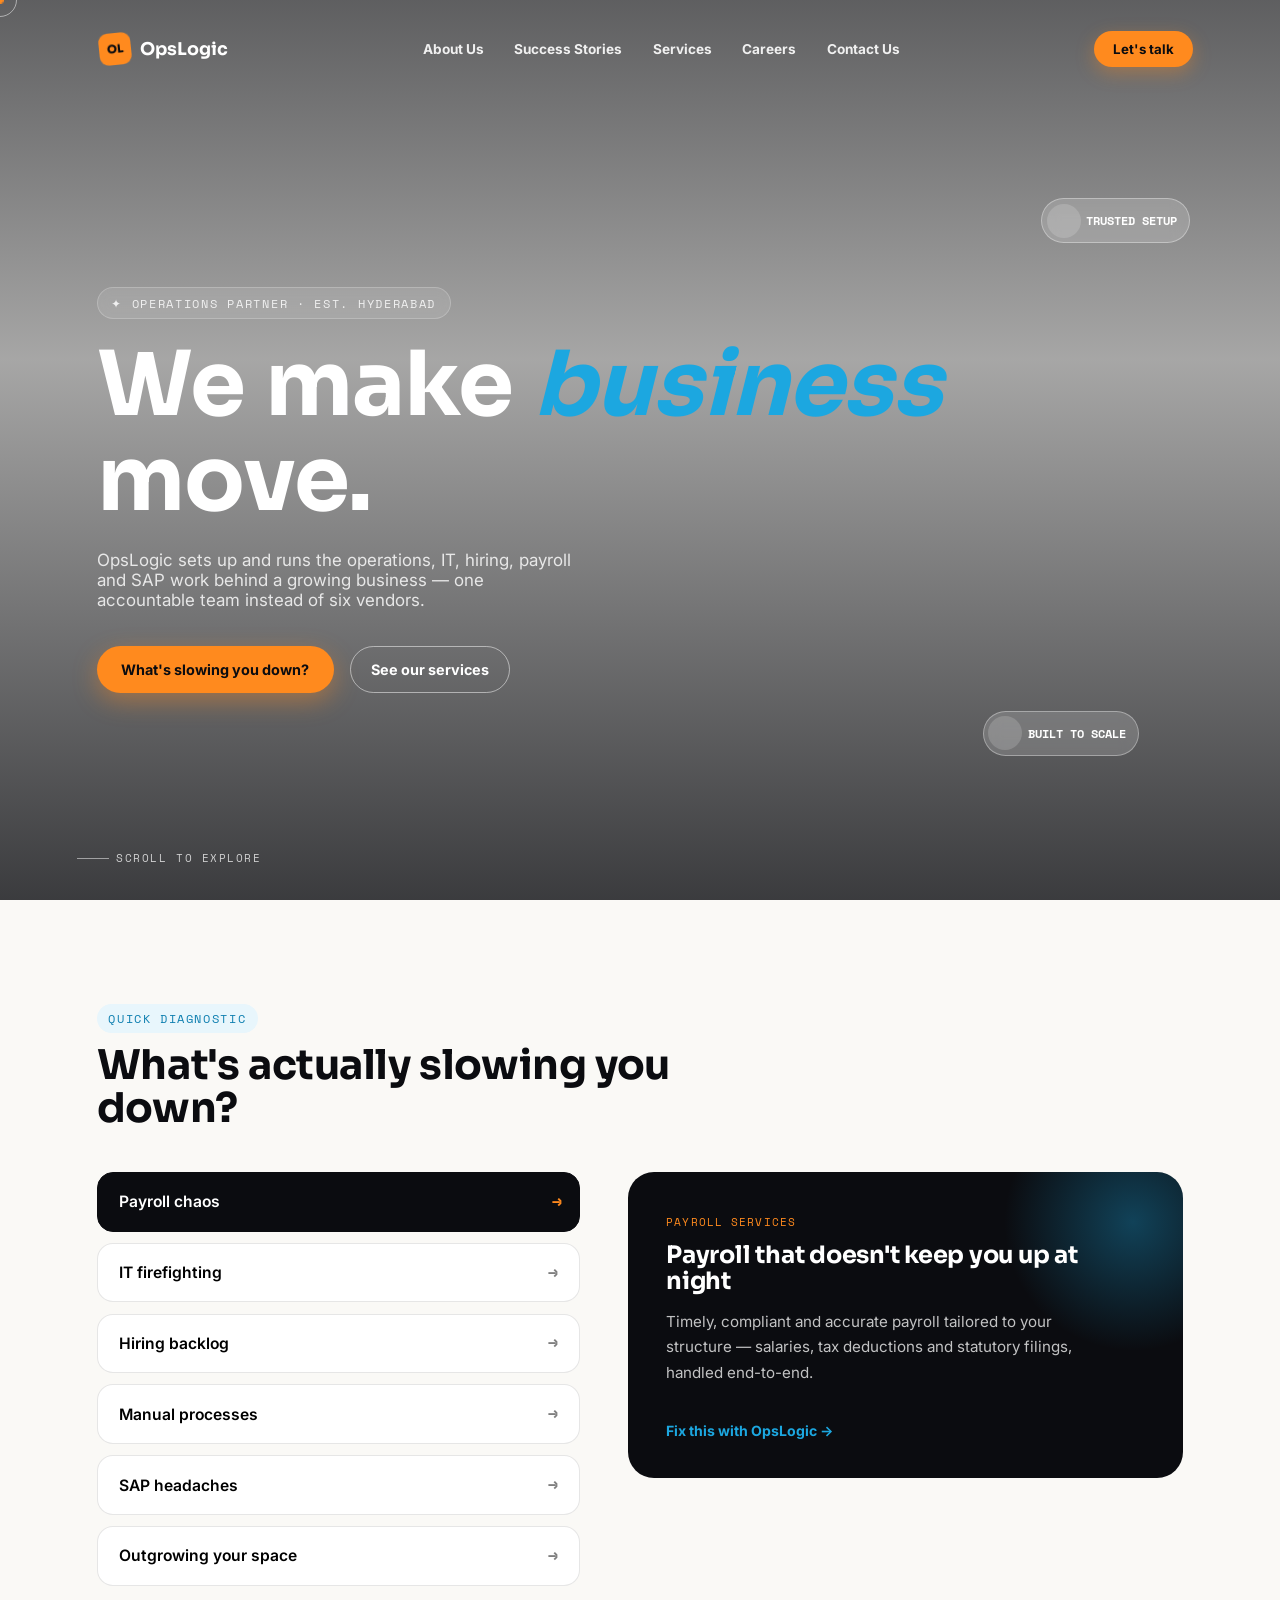
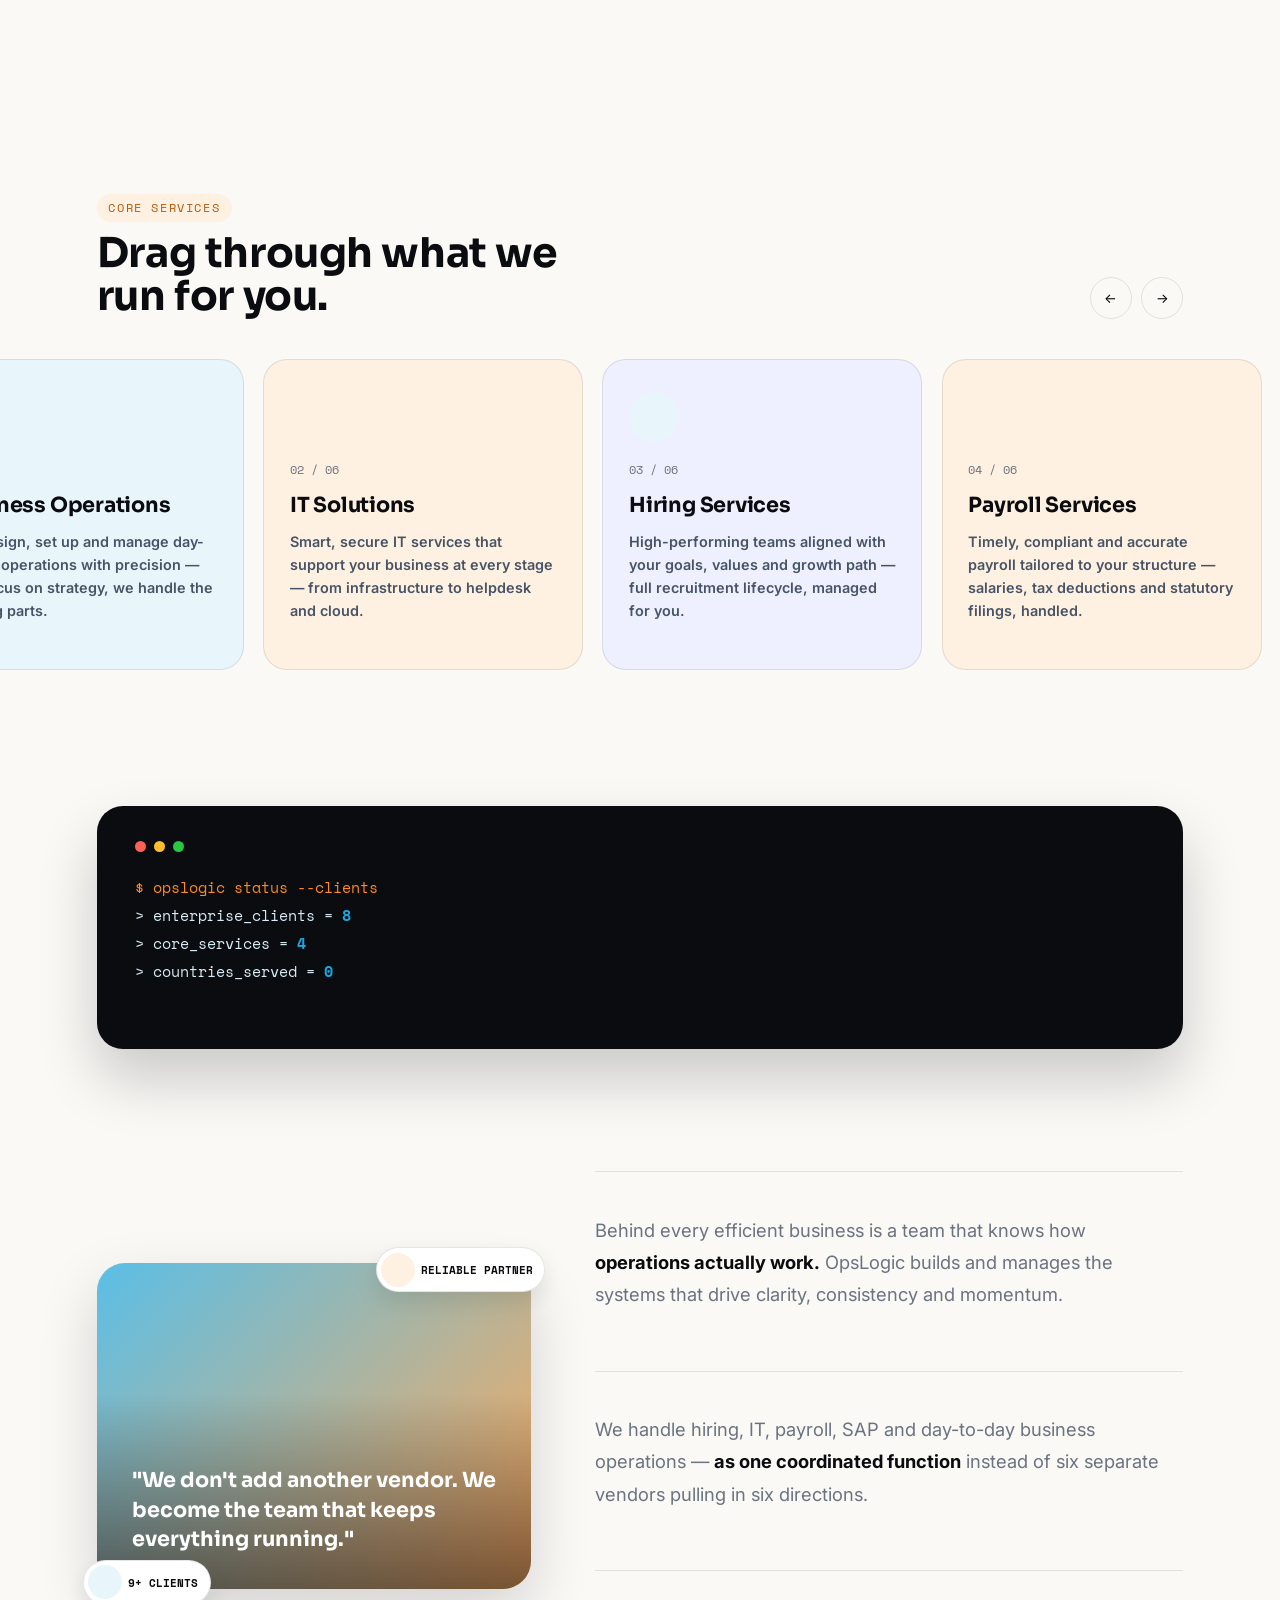
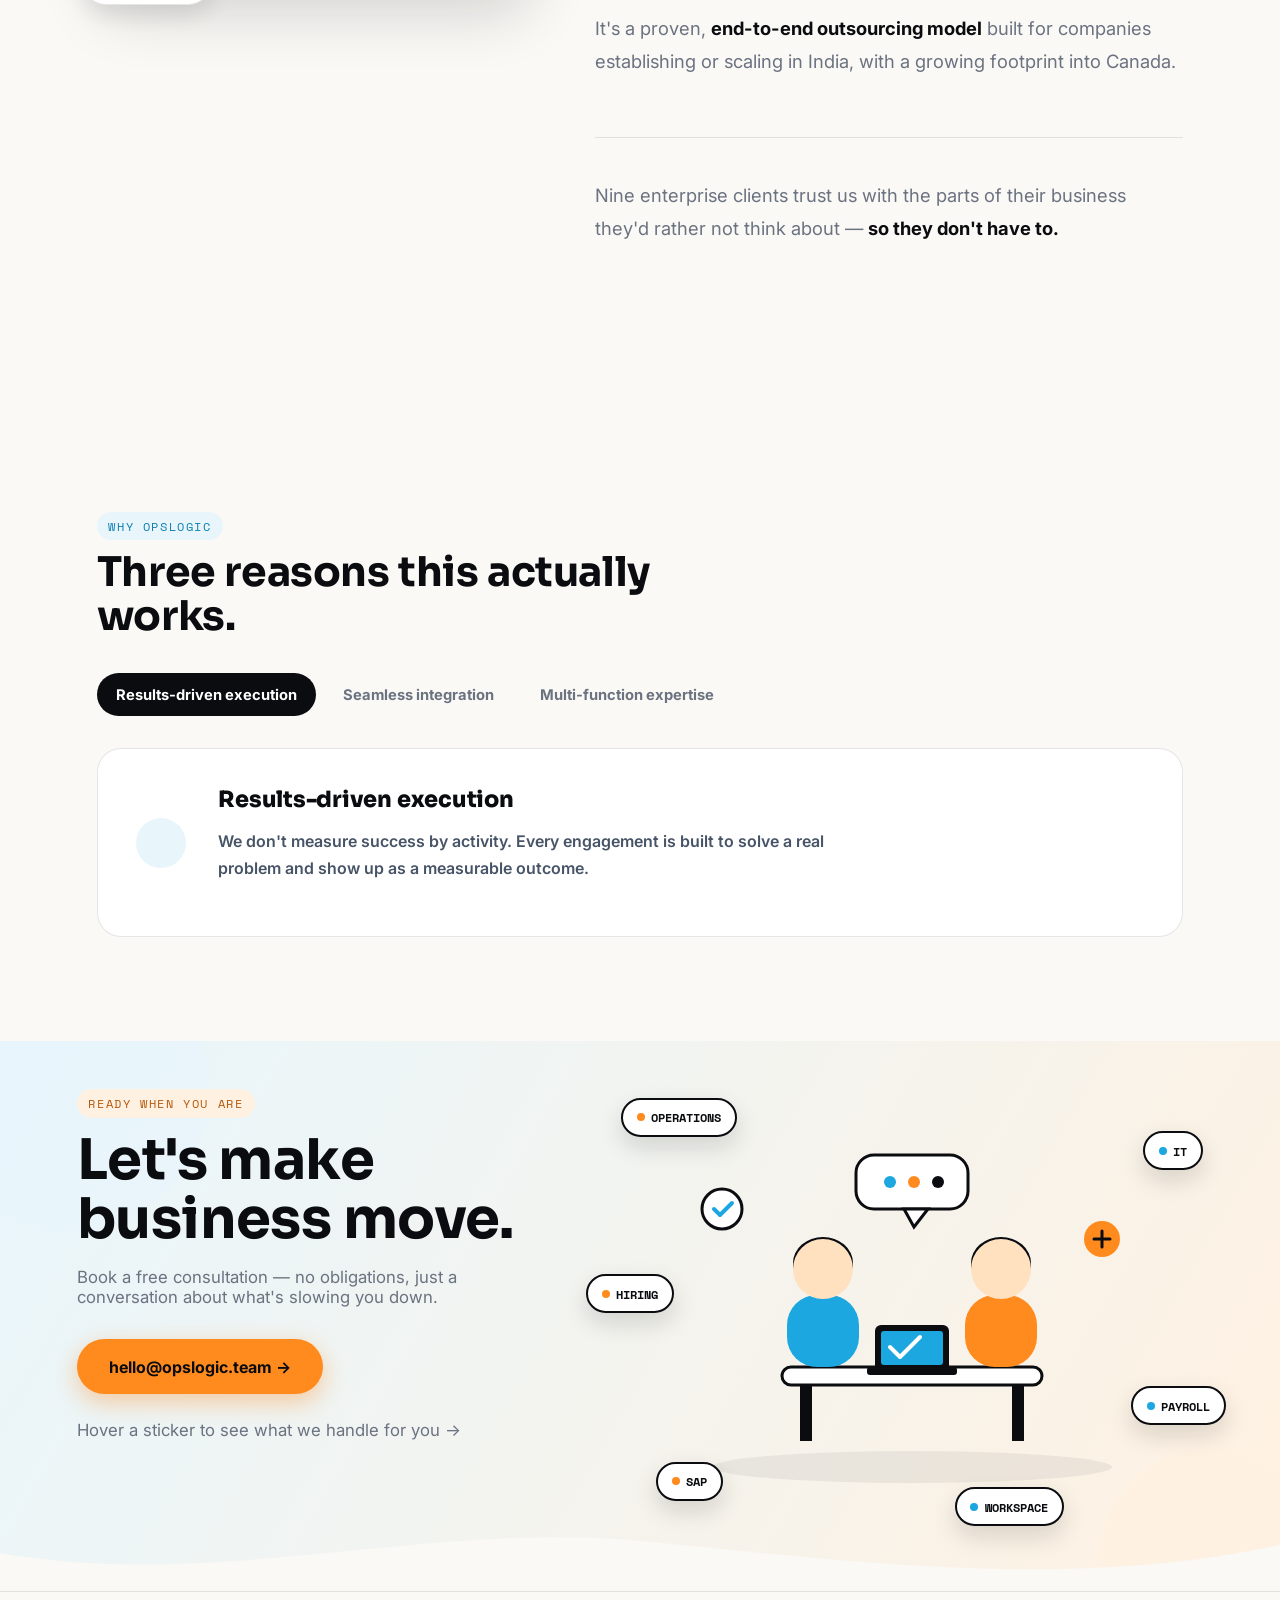
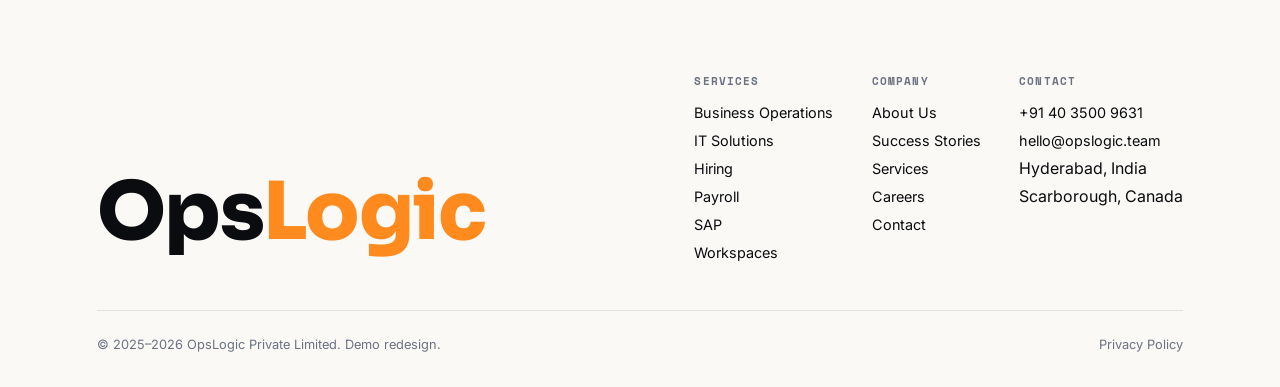
==== commit 03765eaf: "Added new pages" ====
--- a/index.html
+++ b/index.html
@@ -260,6 +260,21 @@
   .foot-bottom{ display:flex; justify-content:space-between; flex-wrap:wrap; gap:1rem; padding-top:1.6rem; border-top:1.5px solid var(--line); font-size:.8rem; color:var(--muted); }
 
   @media (prefers-reduced-motion: reduce){ *{ animation-duration:.001ms !important; animation-iteration-count:1 !important; transition-duration:.001ms !important; scroll-behavior:auto !important; } }
+  /* homepage navigation and dark-card readability refinements */
+  header{padding:20px 6vw;background:transparent;transition:padding .3s var(--ease);}
+  .nav-inner{max-width:1240px;background:transparent;backdrop-filter:none;border-color:transparent;box-shadow:none;padding:.6rem .6rem .6rem 1.3rem;}
+  header.scrolled{padding:10px 4vw;}
+  header.scrolled .nav-inner{max-width:1180px;background:rgba(255,255,255,.94);backdrop-filter:blur(16px);border-color:rgba(255,255,255,.65);box-shadow:0 10px 30px rgba(11,12,16,.13);padding:.58rem .7rem .58rem 1.25rem;}
+  .logo{color:#fff;}
+  header.scrolled .logo{color:var(--ink);}
+  nav.links a{color:rgba(255,255,255,.9);font-weight:700;}
+  header.scrolled nav.links a{color:var(--ink);}
+  nav.links a:hover,header.scrolled nav.links a:hover{background:var(--blue-wash);color:var(--blue-deep);}
+  .nav-cta{display:inline-flex;white-space:nowrap;}
+  .why-panel{color:var(--ink);}
+  .why-panel h3{color:var(--ink);font-weight:800;}
+  .why-panel p{color:#475467;font-weight:600;}
+  .service-slide p{color:#475467;font-weight:600;}
 </style>
 </head>
 <body>
@@ -274,14 +289,13 @@
       OpsLogic
     </a>
     <nav class="links">
-      <a href="#diagnostic">Diagnose</a>
-      <a href="#services">Services</a>
-      <a href="#why">Why Us</a>
-      <a href="#contact">Contact</a>
-      <a href="template-1.html" class="tpl">Template 1</a>
-      <a href="template-2.html" class="tpl">Template 2</a>
+      <a href="about-us.html">About Us</a>
+      <a href="success-stories.html">Success Stories</a>
+      <a href="services.html">Services</a>
+      <a href="careers.html">Careers</a>
+      <a href="contact-us.html">Contact Us</a>
     </nav>
-    <a href="#contact" class="nav-cta magnetic" data-cursor="click">Let's talk</a>
+    <a href="contact-us.html" class="nav-cta magnetic" data-cursor="click">Let's talk</a>
   </div>
 </header>
 
@@ -476,7 +490,7 @@
         </div>
         <div>
           <h4>Company</h4>
-          <ul><li><a href="#about">About Us</a></li><li><a href="#why">Why Us</a></li><li><a href="#contact">Contact</a></li></ul>
+          <ul><li><a href="about-us.html">About Us</a></li><li><a href="success-stories.html">Success Stories</a></li><li><a href="services.html">Services</a></li><li><a href="careers.html">Careers</a></li><li><a href="contact-us.html">Contact</a></li></ul>
         </div>
         <div>
           <h4>Contact</h4>
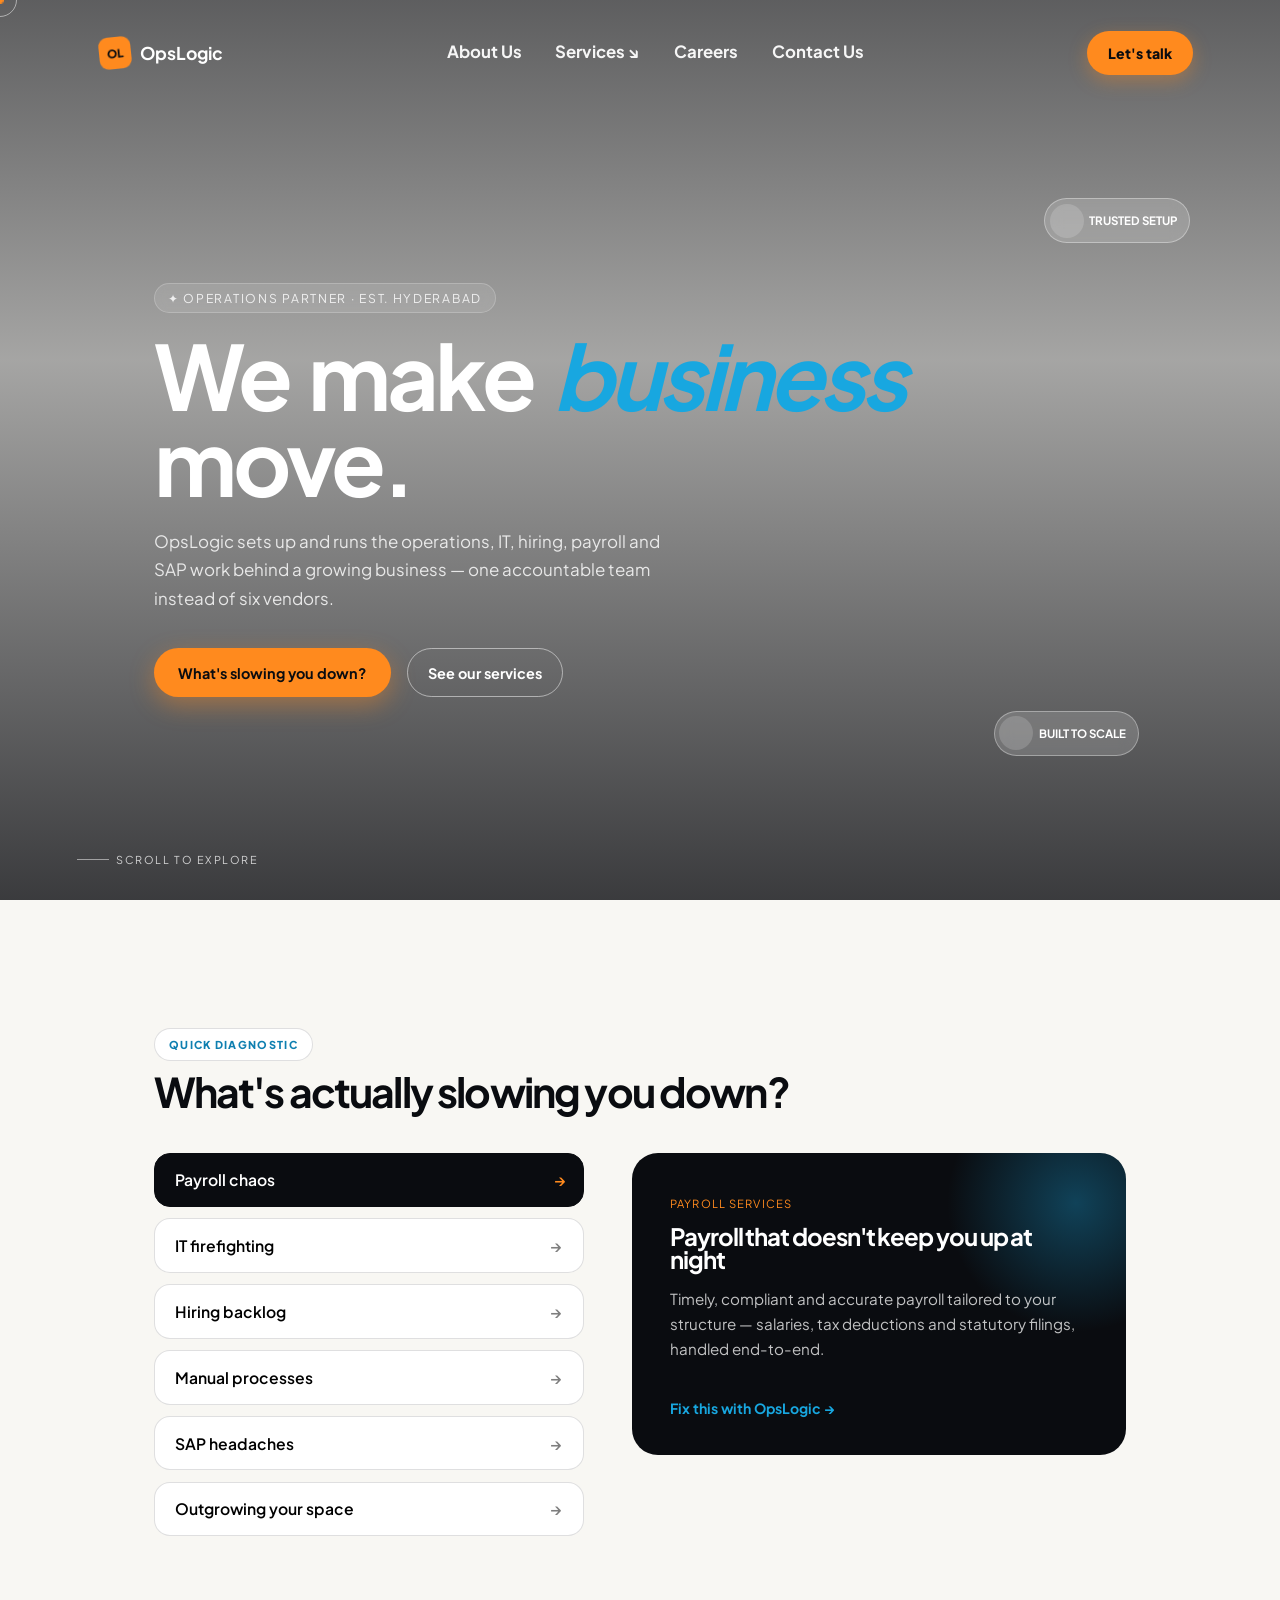
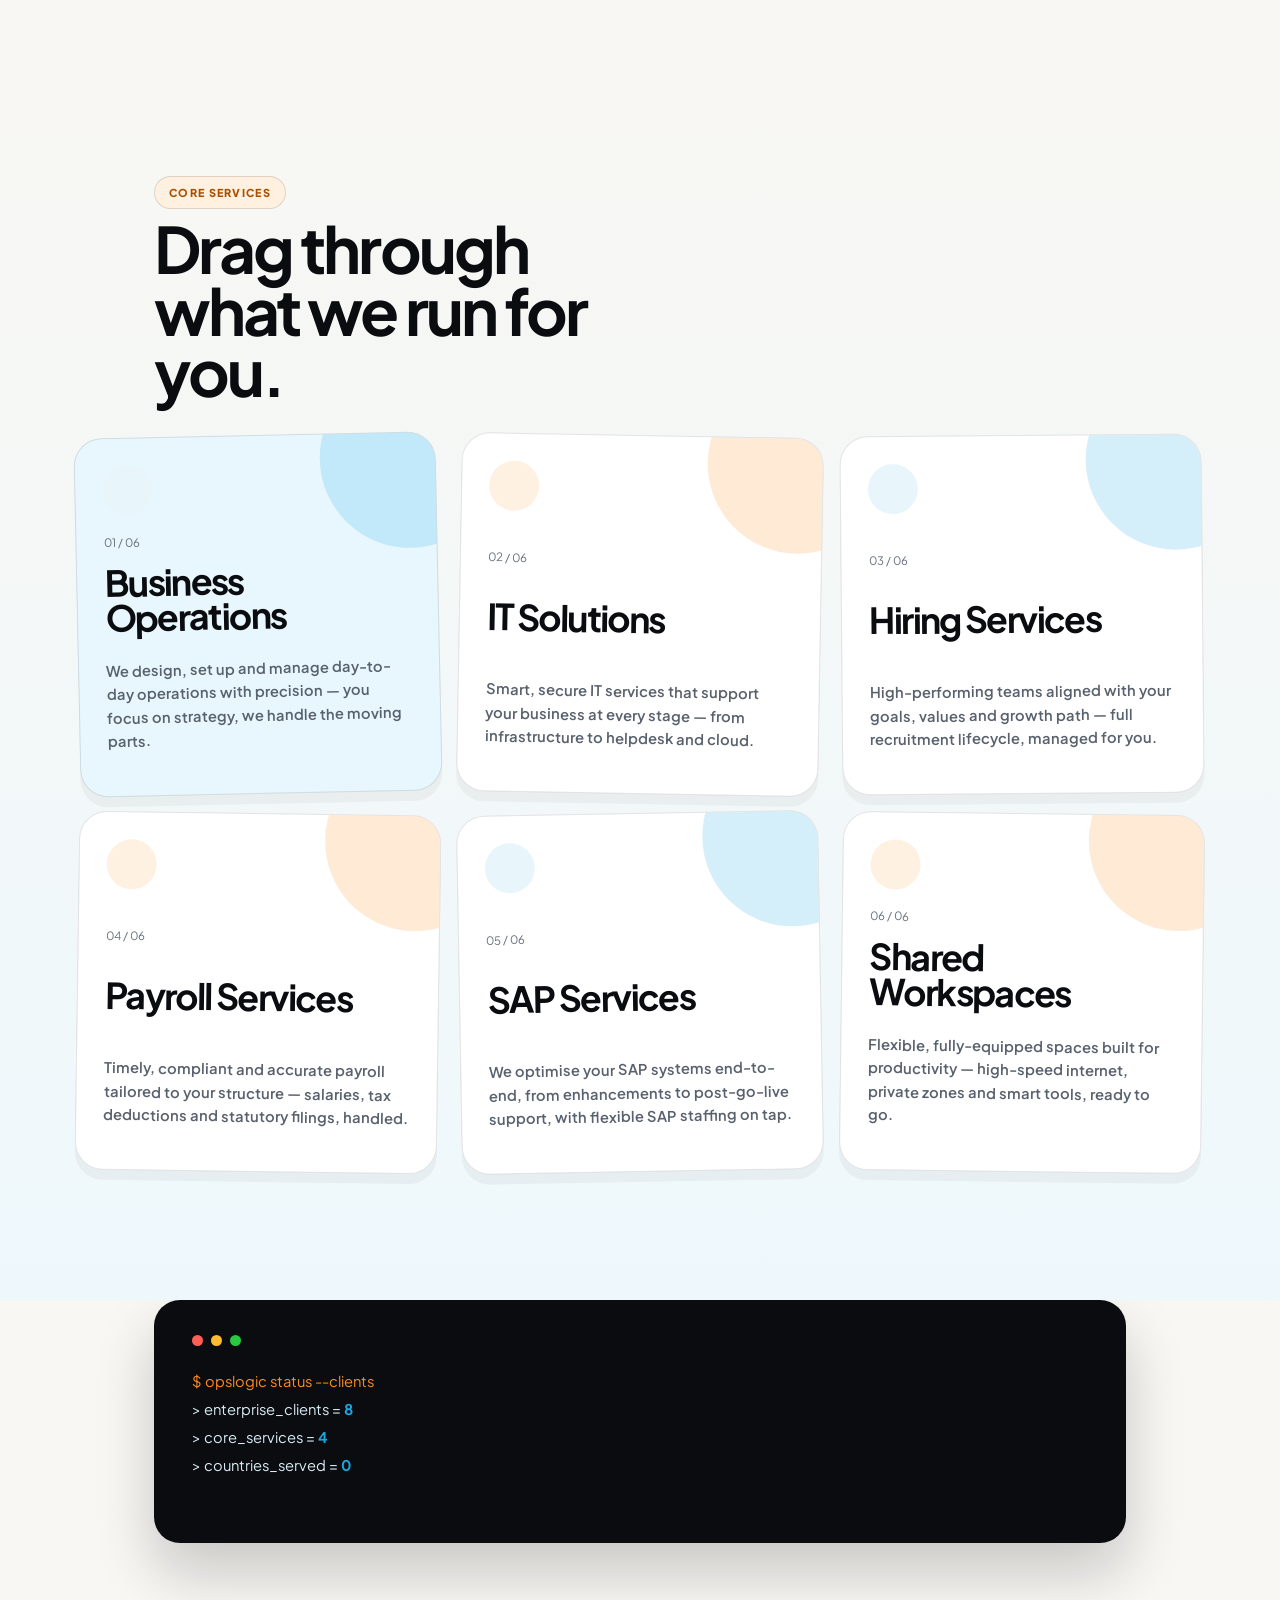
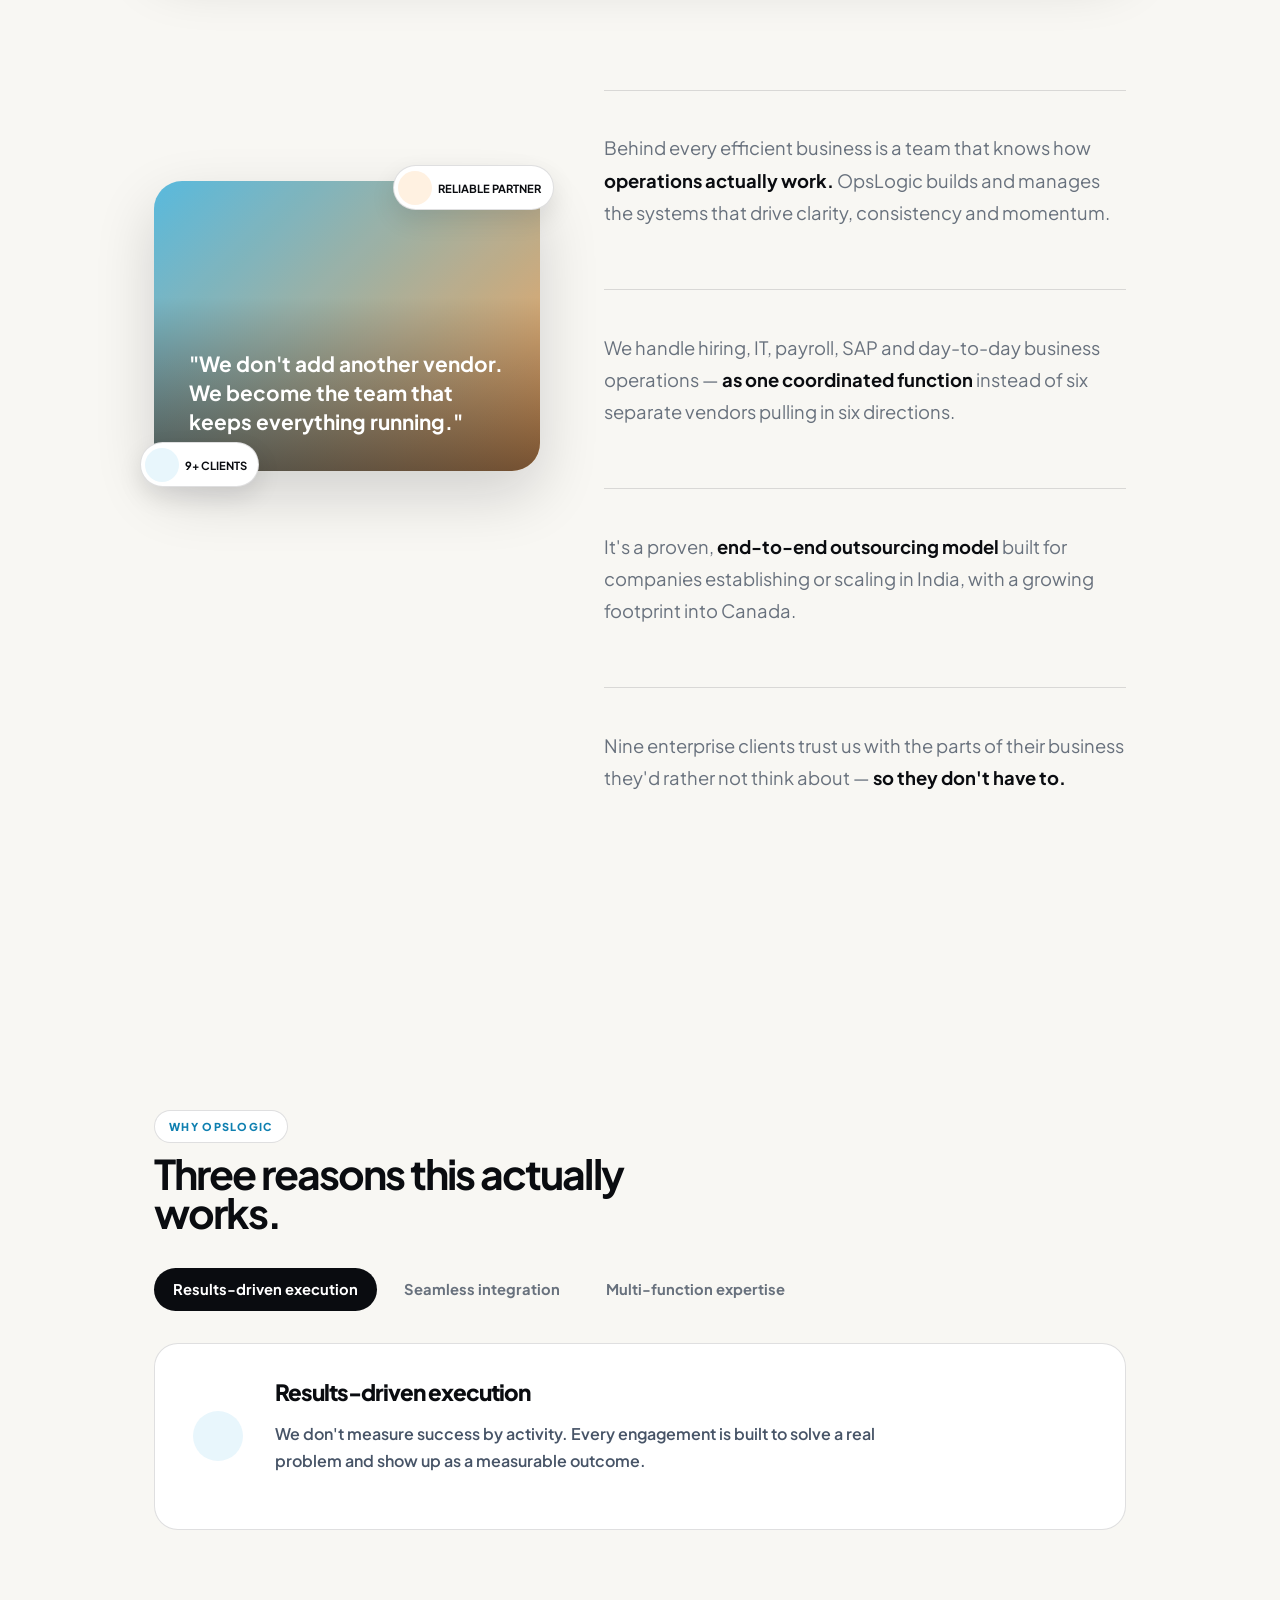
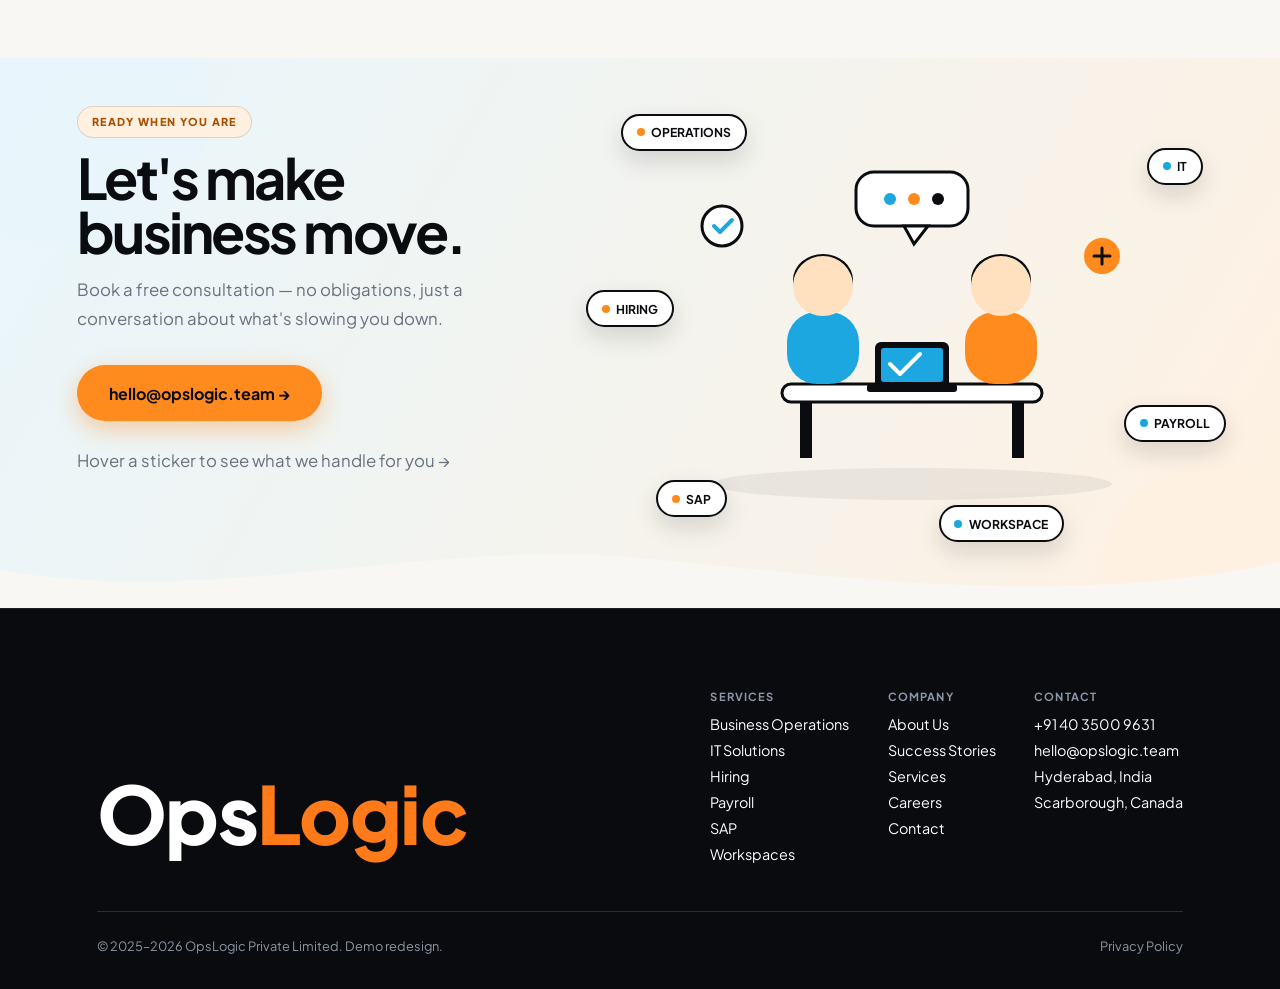
==== commit 93798f15: "version 2 updated" ====
--- a/index.html
+++ b/index.html
@@ -5,9 +5,6 @@
 <meta name="viewport" content="width=device-width, initial-scale=1">
 <title>OpsLogic — Let's Make Business Move</title>
 <meta name="description" content="OpsLogic — Business Operations, IT, Hiring, Payroll, SAP & Shared Workspace solutions.">
-<link rel="preconnect" href="https://fonts.googleapis.com">
-<link rel="preconnect" href="https://fonts.gstatic.com" crossorigin>
-<link href="https://fonts.googleapis.com/css2?family=Sora:wght@400;500;600;700;800&family=Inter:wght@400;500;600;700&family=Space+Mono:wght@400;700&display=swap" rel="stylesheet">
 <style>
   :root{
     --ink:#0b0c10;
@@ -24,16 +21,16 @@
   }
   *{ box-sizing:border-box; }
   html{ scroll-behavior:smooth; }
-  body{ margin:0; background:var(--paper); color:var(--ink); font-family:'Inter',sans-serif; overflow-x:hidden; cursor:none; }
+  body{ margin:0; background:var(--paper); color:var(--ink); font-family:"Plus Jakarta Sans"; overflow-x:hidden; cursor:none; }
   ::selection{ background:var(--orange); color:var(--ink); }
   img,svg,video{ max-width:100%; display:block; }
   a{ color:inherit; text-decoration:none; }
   button{ font-family:inherit; cursor:none; background:none; border:0; }
-  h1,h2,h3{ font-family:'Sora',sans-serif; font-weight:700; line-height:1.06; margin:0; letter-spacing:-.01em; }
-  .mono{ font-family:'Space Mono',monospace; }
+  h1,h2,h3{ font-family:"Plus Jakarta Sans"; font-weight:700; line-height:1.06; margin:0; letter-spacing:-.01em; }
+  .mono{ font-family:"Plus Jakarta Sans"; }
   .wrap{ max-width:1240px; margin:0 auto; padding:0 6vw; position:relative; }
   section{ position:relative; padding:6.5rem 0; scroll-margin-top:100px; }
-  .eyebrow{ font-family:'Space Mono',monospace; font-size:.72rem; letter-spacing:.14em; text-transform:uppercase; color:var(--blue-deep); display:inline-flex; align-items:center; gap:.6em; background:var(--blue-wash); padding:.5em 1em; border-radius:100px; }
+  .eyebrow{ font-family:"Plus Jakarta Sans"; font-size:.72rem; letter-spacing:.14em; text-transform:uppercase; color:var(--blue-deep); display:inline-flex; align-items:center; gap:.6em; background:var(--blue-wash); padding:.5em 1em; border-radius:100px; }
   .eyebrow.orange{ color:#b5590c; background:var(--orange-wash); }
   .reveal{ opacity:0; transform:translateY(26px); transition:opacity .75s var(--ease), transform .75s var(--ease); }
   .reveal.in{ opacity:1; transform:translateY(0); }
@@ -52,7 +49,7 @@
     position:absolute; z-index:4; display:flex; align-items:center; gap:.5em;
     background:rgba(255,255,255,.16); border:1.5px solid rgba(255,255,255,.35); backdrop-filter:blur(8px);
     border-radius:100px; padding:.4em 1.05em .4em .4em; color:#fff;
-    font-family:'Space Mono',monospace; font-size:.72rem; font-weight:700; text-transform:uppercase; white-space:nowrap;
+    font-family:"Plus Jakarta Sans"; font-size:.72rem; font-weight:700; text-transform:uppercase; white-space:nowrap;
     animation:bob 4.6s ease-in-out infinite;
   }
   .float-badge .icon-badge{ width:34px; height:34px; }
@@ -62,7 +59,7 @@
   .float-badge-light{
     position:absolute; z-index:4; display:flex; align-items:center; gap:.5em;
     background:var(--card); border:1.5px solid var(--line); border-radius:100px; padding:.4em 1.05em .4em .4em;
-    font-family:'Space Mono',monospace; font-size:.7rem; font-weight:700; text-transform:uppercase; color:var(--ink);
+    font-family:"Plus Jakarta Sans"; font-size:.7rem; font-weight:700; text-transform:uppercase; color:var(--ink);
     box-shadow:0 10px 24px rgba(11,12,16,.1); animation:bob 5s ease-in-out infinite; white-space:nowrap;
   }
   .float-badge-light .icon-badge{ width:34px; height:34px; }
@@ -77,7 +74,7 @@
   .cur-ring{ width:34px; height:34px; border:1.5px solid rgba(255,255,255,.5); transition:width .25s var(--ease),height .25s var(--ease),border-color .25s var(--ease),background .25s var(--ease); }
   body.on-light .cur-ring{ border-color:rgba(11,12,16,.35); }
   .cur-ring.big{ width:88px; height:88px; background:rgba(255,138,30,.16); border-color:var(--orange); }
-  .cur-label{ position:absolute; inset:0; display:flex; align-items:center; justify-content:center; font-family:'Space Mono',monospace; font-size:.6rem; letter-spacing:.08em; text-transform:uppercase; color:var(--ink); opacity:0; text-align:center; transition:opacity .2s var(--ease); }
+  .cur-label{ position:absolute; inset:0; display:flex; align-items:center; justify-content:center; font-family:"Plus Jakarta Sans"; font-size:.6rem; letter-spacing:.08em; text-transform:uppercase; color:var(--ink); opacity:0; text-align:center; transition:opacity .2s var(--ease); }
   .cur-ring.big .cur-label{ opacity:1; }
   @media (hover:none),(pointer:coarse){ .cur-dot,.cur-ring{ display:none; } body,button,a{ cursor:auto; } }
 
@@ -86,13 +83,13 @@
   .nav-inner{ max-width:1240px; margin:0 auto; display:flex; align-items:center; justify-content:space-between;
     padding:.6rem .6rem .6rem 1.3rem; border-radius:100px; transition:background .3s var(--ease), box-shadow .3s var(--ease), border-color .3s var(--ease); border:1.5px solid transparent; }
   header.scrolled .nav-inner{ background:rgba(255,255,255,.86); backdrop-filter:blur(14px); box-shadow:0 10px 30px rgba(11,12,16,.08); border-color:var(--line); }
-  .logo{ display:flex; align-items:center; gap:.55em; font-family:'Sora',sans-serif; font-weight:700; font-size:1.1rem; color:#fff; transition:color .3s var(--ease); }
+  .logo{ display:flex; align-items:center; gap:.55em; font-family:"Plus Jakarta Sans"; font-weight:700; font-size:1.1rem; color:#fff; transition:color .3s var(--ease); }
   header.scrolled .logo{ color:var(--ink); }
   .logo-mark{ width:32px; height:32px; border-radius:9px; background:var(--orange); display:flex; align-items:center; justify-content:center; transform:rotate(-6deg); transition:transform .3s var(--ease); }
   .logo:hover .logo-mark{ transform:rotate(6deg) scale(1.08); }
   .logo-mark span{ color:var(--ink); font-weight:800; font-size:.72rem; }
   nav.links{ display:flex; gap:.2rem; align-items:center; }
-  nav.links a{ font-size:.85rem; font-weight:600; color:rgba(255,255,255,.85); padding:.6em 1em; border-radius:100px; transition:color .3s var(--ease); }
+  nav.links a{ font-size:1.02rem; font-weight:600; color:rgba(255,255,255,.85); padding:.6em 1em; border-radius:100px; transition:color .3s var(--ease); }
   header.scrolled nav.links a{ color:var(--ink); }
   nav.links a:hover{ background:rgba(255,255,255,.14); }
   header.scrolled nav.links a:hover{ background:var(--blue-wash); color:var(--blue-deep); }
@@ -108,7 +105,7 @@
   .video-spot{ position:absolute; z-index:2; inset:0; pointer-events:none; opacity:0; transition:opacity .35s var(--ease); background:radial-gradient(280px circle at var(--sx,50%) var(--sy,50%), rgba(28,167,224,.3), rgba(255,138,30,.14) 45%, transparent 70%); }
   .hero.spotlit .video-spot{ opacity:1; }
   .hero-inner{ position:relative; z-index:3; width:100%; padding-top:80px; }
-  .hero-tag{ color:#fff; font-family:'Space Mono',monospace; font-size:.76rem; letter-spacing:.14em; text-transform:uppercase; opacity:.85; background:rgba(255,255,255,.12); border:1px solid rgba(255,255,255,.25); display:inline-flex; padding:.5em 1.1em; border-radius:100px; backdrop-filter:blur(6px); }
+  .hero-tag{ color:#fff; font-family:"Plus Jakarta Sans"; font-size:.76rem; letter-spacing:.14em; text-transform:uppercase; opacity:.85; background:rgba(255,255,255,.12); border:1px solid rgba(255,255,255,.25); display:inline-flex; padding:.5em 1.1em; border-radius:100px; backdrop-filter:blur(6px); }
   .hero h1{ color:#fff; font-size:clamp(2.4rem,7vw,6rem); margin:1.2rem 0 1.4rem; max-width:15ch; }
   .hero h1 .word{ display:inline-block; margin-right:.22em; transition:transform .35s var(--ease), color .35s var(--ease); cursor:none; }
   .hero h1 .word:hover{ color:var(--orange); transform:translateY(-6px) rotate(-2deg); }
@@ -119,7 +116,7 @@
   .btn-primary:hover{ transform:translateY(-3px); }
   .btn-ghost-light{ display:inline-flex; align-items:center; gap:.6em; font-weight:700; font-size:.9rem; color:#fff; padding:1em 1.4em; border:1.5px solid rgba(255,255,255,.5); border-radius:100px; }
   .btn-ghost-light:hover{ border-color:#fff; background:rgba(255,255,255,.12); }
-  .scroll-cue{ position:absolute; bottom:34px; left:6vw; z-index:3; display:flex; align-items:center; gap:.7em; color:rgba(255,255,255,.75); font-family:'Space Mono',monospace; font-size:.68rem; letter-spacing:.14em; text-transform:uppercase; }
+  .scroll-cue{ position:absolute; bottom:34px; left:6vw; z-index:3; display:flex; align-items:center; gap:.7em; color:rgba(255,255,255,.75); font-family:"Plus Jakarta Sans"; font-size:.68rem; letter-spacing:.14em; text-transform:uppercase; }
   .scroll-cue .line{ width:32px; height:1px; background:rgba(255,255,255,.5); position:relative; overflow:hidden; }
   .scroll-cue .line::after{ content:''; position:absolute; left:-100%; top:0; bottom:0; width:100%; background:var(--orange); animation:cue 2.2s ease-in-out infinite; }
   @keyframes cue{ 0%{left:-100%;} 50%{left:0;} 100%{left:100%;} }
@@ -134,13 +131,13 @@
   .chip{ text-align:left; border:1.5px solid var(--line); background:var(--card); border-radius:16px; padding:1.05rem 1.3rem; font-weight:600; font-size:.98rem; display:flex; justify-content:space-between; align-items:center; transition:border-color .2s var(--ease), background .2s var(--ease), transform .2s var(--ease); }
   .chip:hover{ border-color:var(--blue); transform:translateX(4px); }
   .chip.active{ background:var(--ink); color:#fff; border-color:var(--ink); }
-  .chip .arrow{ font-family:'Space Mono',monospace; opacity:.5; transition:transform .2s var(--ease); }
+  .chip .arrow{ font-family:"Plus Jakarta Sans"; opacity:.5; transition:transform .2s var(--ease); }
   .chip.active .arrow{ opacity:1; transform:translateX(4px); color:var(--orange); }
 
   .diag-panel{ background:var(--ink); color:#fff; border-radius:26px; padding:2.4rem; min-height:280px; display:flex; flex-direction:column; justify-content:space-between; position:relative; overflow:hidden; }
   .diag-panel::before{ content:''; position:absolute; width:260px; height:260px; background:radial-gradient(circle, rgba(28,167,224,.35), transparent 70%); top:-80px; right:-80px; border-radius:50%; }
   .diag-panel-body{ position:relative; z-index:1; }
-  .diag-panel .tag{ font-family:'Space Mono',monospace; font-size:.7rem; letter-spacing:.1em; text-transform:uppercase; color:var(--orange); }
+  .diag-panel .tag{ font-family:"Plus Jakarta Sans"; font-size:.7rem; letter-spacing:.1em; text-transform:uppercase; color:var(--orange); }
   .diag-panel h3{ color:#fff; font-size:1.5rem; margin:.8rem 0 .8rem; }
   .diag-panel p{ color:rgba(255,255,255,.75); font-size:.95rem; line-height:1.65; max-width:44ch; }
   .diag-panel a.diag-cta{ position:relative; z-index:1; margin-top:1.4rem; display:inline-flex; align-items:center; gap:.5em; font-weight:700; font-size:.88rem; color:var(--blue); }
@@ -150,7 +147,7 @@
   .services{ overflow:hidden; }
   .services-head{ display:flex; justify-content:space-between; align-items:flex-end; gap:2rem; flex-wrap:wrap; margin-bottom:2rem; }
   .services-head h2{ font-size:clamp(1.8rem,3.2vw,2.6rem); margin-top:.6rem; max-width:16ch; }
-  .drag-hint{ font-family:'Space Mono',monospace; font-size:.72rem; color:var(--muted); text-transform:uppercase; letter-spacing:.06em; display:flex; align-items:center; gap:.5em; }
+  .drag-hint{ font-family:"Plus Jakarta Sans"; font-size:.72rem; color:var(--muted); text-transform:uppercase; letter-spacing:.06em; display:flex; align-items:center; gap:.5em; }
   .gallery-track{ display:flex; gap:1.2rem; overflow-x:auto; padding:.5rem 6vw 2rem; margin:0 -6vw; scroll-snap-type:x proximity; cursor:grab; scrollbar-width:none; }
   .gallery-track::-webkit-scrollbar{ display:none; }
   .gallery-track.dragging{ cursor:grabbing; scroll-behavior:auto; }
@@ -161,7 +158,7 @@
   .service-slide:nth-child(6n+4){ background:var(--orange-wash); }
   .service-slide:nth-child(6n+5){ background:var(--blue-wash); }
   .service-slide:nth-child(6n+6){ background:#eef0ff; }
-  .service-slide .idx{ font-family:'Space Mono',monospace; font-size:.72rem; color:var(--muted); }
+  .service-slide .idx{ font-family:"Plus Jakarta Sans"; font-size:.72rem; color:var(--muted); }
   .service-slide h3{ font-size:1.3rem; margin:1rem 0 .7rem; }
   .service-slide p{ color:var(--muted); font-size:.9rem; line-height:1.6; }
   .gallery-nav{ display:flex; gap:.6rem; }
@@ -172,7 +169,7 @@
   .terminal-wrap{ background:var(--ink); border-radius:26px; padding:2.2rem 2.4rem; color:#d8ecf5; box-shadow:0 30px 60px rgba(11,12,16,.2); }
   .terminal-head{ display:flex; gap:.5em; margin-bottom:1.4rem; }
   .terminal-dot{ width:11px; height:11px; border-radius:50%; }
-  .terminal-line{ font-family:'Space Mono',monospace; font-size:.92rem; line-height:1.9; opacity:0; }
+  .terminal-line{ font-family:"Plus Jakarta Sans"; font-size:.92rem; line-height:1.9; opacity:0; }
   .terminal-line.shown{ opacity:1; }
   .terminal-line .prompt{ color:var(--orange); }
   .terminal-line .val{ color:var(--blue); font-weight:700; }
@@ -189,7 +186,7 @@
   .about-card::before{ content:''; position:absolute; inset:0; background:linear-gradient(135deg, rgba(28,167,224,.72), rgba(255,138,30,.72)); mix-blend-mode:multiply; }
   .about-card::after{ content:''; position:absolute; inset:0; background:linear-gradient(180deg, rgba(11,12,16,0) 40%, rgba(11,12,16,.55) 100%); }
   .about-card p{ position:relative; z-index:2; align-self:flex-end; margin:0; padding:2.2rem; }
-  .about-card p{ font-family:'Sora',sans-serif; color:#fff; font-size:1.3rem; font-weight:700; line-height:1.4; }
+  .about-card p{ font-family:"Plus Jakarta Sans"; color:#fff; font-size:1.3rem; font-weight:700; line-height:1.4; }
   .about-para{ opacity:.32; transform:translateY(10px); transition:opacity .5s var(--ease), transform .5s var(--ease); padding:2.6rem 0; border-top:1.5px solid var(--line); font-size:1.15rem; line-height:1.75; color:var(--muted); max-width:56ch; }
   .about-para.active{ opacity:1; transform:translateY(0); color:var(--ink); }
   .about-para strong{ color:var(--ink); }
@@ -202,7 +199,7 @@
   .why-panel{ display:none; background:var(--card); border:1.5px solid var(--line); border-radius:24px; padding:2.4rem; }
   .why-panel.active{ display:grid; grid-template-columns:auto 1fr; gap:2rem; align-items:center; }
   @media (max-width:700px){ .why-panel.active{ grid-template-columns:1fr; } }
-  .why-num{ font-family:'Sora',sans-serif; font-weight:800; font-size:3.6rem; color:var(--blue-wash); -webkit-text-stroke:2px var(--blue); }
+  .why-num{ font-family:"Plus Jakarta Sans"; font-weight:800; font-size:3.6rem; color:var(--blue-wash); -webkit-text-stroke:2px var(--blue); }
   .why-panel h3{ font-size:1.4rem; margin-bottom:.7rem; }
   .why-panel p{ color:var(--muted); line-height:1.7; max-width:56ch; }
 
@@ -232,7 +229,7 @@
   .stage-sticker{
     position:absolute; z-index:5; display:flex; align-items:center; gap:.5em;
     background:var(--card); border:2px solid var(--ink); border-radius:100px; padding:.7em 1.15em;
-    font-family:'Space Mono',monospace; font-weight:700; font-size:.76rem; text-transform:uppercase; white-space:nowrap;
+    font-family:"Plus Jakarta Sans"; font-weight:700; font-size:.76rem; text-transform:uppercase; white-space:nowrap;
     box-shadow:0 10px 24px rgba(11,12,16,.14); cursor:none;
     animation:stickerfloat 5s ease-in-out infinite;
     transition:transform .25s var(--ease), background .25s var(--ease), color .25s var(--ease), box-shadow .25s var(--ease);
@@ -250,10 +247,10 @@
 
   footer{ padding:5rem 0 2.2rem; border-top:1.5px solid var(--line); }
   .foot-top{ display:flex; justify-content:space-between; align-items:flex-end; flex-wrap:wrap; gap:2rem; margin-bottom:3rem; }
-  .foot-top .flogo{ font-family:'Sora',sans-serif; font-weight:800; font-size:clamp(2.4rem,7vw,5rem); letter-spacing:-.02em; }
+  .foot-top .flogo{ font-family:"Plus Jakarta Sans"; font-weight:800; font-size:clamp(2.4rem,7vw,5rem); letter-spacing:-.02em; }
   .foot-top .flogo .orange{ color:var(--orange); }
   .foot-links{ display:flex; gap:2.4rem; flex-wrap:wrap; }
-  .foot-links h4{ font-family:'Space Mono',monospace; font-size:.7rem; letter-spacing:.1em; text-transform:uppercase; color:var(--muted); margin:0 0 .8rem; }
+  .foot-links h4{ font-family:"Plus Jakarta Sans"; font-size:.7rem; letter-spacing:.1em; text-transform:uppercase; color:var(--muted); margin:0 0 .8rem; }
   .foot-links ul{ list-style:none; margin:0; padding:0; display:flex; flex-direction:column; gap:.5rem; }
   .foot-links a{ font-size:.9rem; }
   .foot-links a:hover{ color:var(--orange); }
@@ -267,7 +264,7 @@
   header.scrolled .nav-inner{max-width:1180px;background:rgba(255,255,255,.94);backdrop-filter:blur(16px);border-color:rgba(255,255,255,.65);box-shadow:0 10px 30px rgba(11,12,16,.13);padding:.58rem .7rem .58rem 1.25rem;}
   .logo{color:#fff;}
   header.scrolled .logo{color:var(--ink);}
-  nav.links a{color:rgba(255,255,255,.9);font-weight:700;}
+  nav.links a{color:rgba(255,255,255,.9);font-weight:800;font-size:1.02rem;}
   header.scrolled nav.links a{color:var(--ink);}
   nav.links a:hover,header.scrolled nav.links a:hover{background:var(--blue-wash);color:var(--blue-deep);}
   .nav-cta{display:inline-flex;white-space:nowrap;}
@@ -276,6 +273,13 @@
   .why-panel p{color:#475467;font-weight:600;}
   .service-slide p{color:#475467;font-weight:600;}
 </style>
+<link rel="stylesheet" href="site.css"><style><style>
+@font-face{font-family:"Plus Jakarta Sans";src:url("assets/fonts/PlusJakartaSans-Regular.ttf") format("truetype");font-weight:400;font-style:normal;font-display:swap}
+@font-face{font-family:"Plus Jakarta Sans";src:url("assets/fonts/PlusJakartaSans-Medium.ttf") format("truetype");font-weight:500;font-style:normal;font-display:swap}
+@font-face{font-family:"Plus Jakarta Sans";src:url("assets/fonts/PlusJakartaSans-SemiBold.ttf") format("truetype");font-weight:600;font-style:normal;font-display:swap}
+@font-face{font-family:"Plus Jakarta Sans";src:url("assets/fonts/PlusJakartaSans-Bold.ttf") format("truetype");font-weight:700;font-style:normal;font-display:swap}
+@font-face{font-family:"Plus Jakarta Sans";src:url("assets/fonts/PlusJakartaSans-ExtraBold.ttf") format("truetype");font-weight:800 900;font-style:normal;font-display:swap}
+</style>
 </head>
 <body>
 
@@ -290,8 +294,9 @@
     </a>
     <nav class="links">
       <a href="about-us.html">About Us</a>
-      <a href="success-stories.html">Success Stories</a>
-      <a href="services.html">Services</a>
+      <div class="home-service-drop"><button type="button">Services ↘</button><div class="home-service-menu">
+      <a href="business-operations.html">Business Operations</a><a href="it-solutions.html">IT Solutions</a><a href="hiring-services.html">Hiring Services</a><a href="payroll-services.html">Payroll Services</a><a href="sap-services.html">SAP Services</a><a href="shared-workspaces.html">Shared Workspaces</a>
+      </div></div>
       <a href="careers.html">Careers</a>
       <a href="contact-us.html">Contact Us</a>
     </nav>
@@ -479,7 +484,7 @@
 
 </main>
 
-<footer>
+<footer class="ops-footer">
   <div class="wrap">
     <div class="foot-top">
       <div class="flogo">Ops<span class="orange">Logic</span></div>
@@ -756,7 +761,7 @@
   var io = new IntersectionObserver(function(entries){
     entries.forEach(function(e){ if(e.isIntersecting){ e.target.classList.add('in'); io.unobserve(e.target); } });
   }, { threshold:0.15 });
-  document.querySelectorAll('.reveal').forEach(function(el){ io.observe(el); });
+  document.querySelectorAll('.reveal,.service-slide').forEach(function(el){ io.observe(el); });
 
   var termIo = new IntersectionObserver(function(entries){
     entries.forEach(function(e){ if(e.isIntersecting){ buildTerminal(); termIo.disconnect(); } });
--- a/site.css
+++ b/site.css
@@ -0,0 +1,113 @@
+@font-face{font-family:"Plus Jakarta Sans";src:url('assets/fonts/PlusJakartaSans-Regular.ttf') format('truetype');font-weight:400;font-style:normal;font-display:swap}
+@font-face{font-family:"Plus Jakarta Sans";src:url('assets/fonts/PlusJakartaSans-Medium.ttf') format('truetype');font-weight:500;font-style:normal;font-display:swap}
+@font-face{font-family:"Plus Jakarta Sans";src:url('assets/fonts/PlusJakartaSans-SemiBold.ttf') format('truetype');font-weight:600;font-style:normal;font-display:swap}
+@font-face{font-family:"Plus Jakarta Sans";src:url('assets/fonts/PlusJakartaSans-Bold.ttf') format('truetype');font-weight:700;font-style:normal;font-display:swap}
+@font-face{font-family:"Plus Jakarta Sans";src:url('assets/fonts/PlusJakartaSans-ExtraBold.ttf') format('truetype');font-weight:800 900;font-style:normal;font-display:swap}
+:root{--ink:#0a0c10;--paper:#f8f7f3;--blue:#18a7e0;--orange:#ff8a1e;--lime:#e7ff73;--muted:#68717d;--line:rgba(10,12,16,.13);--ease:cubic-bezier(.22,1,.36,1)}*{box-sizing:border-box}html{scroll-behavior:smooth}body{margin:0;background:var(--paper);color:var(--ink);font-family:"Plus Jakarta Sans";overflow-x:hidden}a{text-decoration:none;color:inherit}h1,h2,h3{font-family:"Plus Jakarta Sans";line-height:.96;letter-spacing:-.045em;margin:0}p{line-height:1.7}.wrap{width:min(1240px,88vw);margin:auto}section{position:relative;padding:8rem 0;overflow:hidden}.eyebrow{display:inline-flex;align-items:center;gap:.55rem;border:1px solid var(--line);border-radius:100px;padding:.55rem .9rem;font-size:.68rem;font-weight:800;letter-spacing:.12em;text-transform:uppercase;background:#fff}.eyebrow.orange{background:#fff0df;color:#a84f00}.muted{color:var(--muted)}.button{display:inline-flex;align-items:center;gap:.5rem;border-radius:100px;padding:1rem 1.35rem;background:var(--orange);font-weight:800;transition:.3s var(--ease)}.button:hover{transform:translateY(-4px);box-shadow:0 14px 30px #ff8a1e3d}.button.dark{background:var(--ink);color:#fff}.reveal{opacity:0;transform:translateY(28px);transition:.75s var(--ease)}.reveal.in{opacity:1;transform:none}
+.site-nav{position:fixed;top:0;left:0;width:100%;z-index:50;padding:18px 0}.nav-shell{width:min(1240px,92vw);margin:auto;display:flex;align-items:center;justify-content:space-between;padding:.65rem .7rem .65rem 1rem;border:1px solid transparent;border-radius:100px;transition:.3s var(--ease)}.site-nav.scrolled .nav-shell{background:#ffffffed;backdrop-filter:blur(18px);border-color:var(--line);box-shadow:0 12px 34px #00000012}.brand{display:flex;align-items:center;font:800 1.1rem ""Plus Jakarta Sans""}.mark{width:34px;height:34px;display:grid;place-items:center;background:var(--orange);border-radius:10px;margin-right:.55rem;transform:rotate(-7deg);font-size:.65rem}.nav-links{display:flex;gap:.15rem;align-items:center}.nav-links>a,.nav-drop>button{border:0;background:none;font:800 .78rem ""Plus Jakarta Sans"";padding:.7rem .8rem;border-radius:100px}.nav-links>a:hover,.nav-links>a.active,.nav-drop:hover>button{background:#e8f6fc;color:#087daf}.nav-drop{position:relative}.nav-drop-menu{position:absolute;top:calc(100% + 10px);right:0;width:260px;padding:.55rem;background:#fff;border:1px solid var(--line);border-radius:20px;box-shadow:0 20px 45px #0002;opacity:0;pointer-events:none;transform:translateY(8px);transition:.25s var(--ease)}.nav-drop:hover .nav-drop-menu,.nav-drop:focus-within .nav-drop-menu{opacity:1;pointer-events:auto;transform:none}.nav-drop-menu a{display:block;padding:.85rem;border-radius:13px}.nav-drop-menu a:hover{background:#f1f9fc}.nav-cta{background:var(--orange);border-radius:100px;padding:.8rem 1.15rem;font-size:.78rem;font-weight:800}.mobile-toggle{display:none}
+.internal-hero{min-height:88vh;padding:10rem 0 7rem;display:flex;align-items:flex-end;background:var(--ink);color:#fff;isolation:isolate}.internal-hero video{position:absolute;inset:0;width:100%;height:100%;object-fit:cover;opacity:.48;filter:saturate(1.1) contrast(1.08)}.hero-shade{position:absolute;inset:0;background:linear-gradient(90deg,rgba(0,0,0,.78),rgba(0,0,0,.2) 65%,rgba(0,0,0,.45));z-index:-1}.hero-content{position:relative;z-index:2;max-width:980px}.hero-content h1{font-size:clamp(4rem,10vw,9.5rem);max-width:10ch;margin:1rem 0 1.5rem}.hero-content h1 em{font-style:normal;color:var(--orange)}.hero-content p{max-width:55ch;color:#e1e5e9;font-size:1.05rem}.hero-meta{display:flex;gap:.7rem;flex-wrap:wrap;margin-top:2rem}.hero-meta span{border:1px solid #ffffff35;border-radius:100px;padding:.55rem .8rem;font-size:.7rem;font-weight:800;background:#ffffff0d}.hero-corner{position:absolute;right:7vw;bottom:8rem;font:800 .7rem ""Plus Jakarta Sans"";letter-spacing:.12em;text-transform:uppercase;writing-mode:vertical-rl;color:#ffffffb8}
+.statement{background:#fff}.statement-grid{display:grid;grid-template-columns:.8fr 1.4fr;gap:8vw;align-items:start}.statement h2{font-size:clamp(3rem,6vw,6.5rem);max-width:9ch}.statement-copy{font-size:clamp(1.1rem,2vw,1.5rem);max-width:34ch}.statement-copy p{margin:0 0 2rem}.ink{background:var(--ink);color:#fff}.ink .muted{color:#b9c0c8}.ink .eyebrow{background:#ffffff10;border-color:#ffffff25;color:#fff}.marquee{overflow:hidden;background:var(--orange);padding:1rem 0;white-space:nowrap}.marquee-track{display:inline-block;font:900 clamp(1rem,2vw,1.5rem) ""Plus Jakarta Sans"";animation:marquee 24s linear infinite}.marquee-track span{padding:0 2rem}.marquee-track b{color:#fff}@keyframes marquee{to{transform:translateX(-50%)}}
+.value-list{border-top:1px solid #ffffff25;margin-top:3rem}.value{display:grid;grid-template-columns:90px 1fr 1.4fr;gap:2rem;padding:1.7rem 0;border-bottom:1px solid #ffffff25;align-items:center;transition:.3s}.value:hover{padding-left:1rem;background:linear-gradient(90deg,#ffffff08,transparent)}.value-num{font:900 1rem ""Plus Jakarta Sans"";color:var(--orange)}.value h3{font-size:clamp(1.4rem,2.4vw,2.4rem)}.value p{margin:0;color:#b8c0c8}.duo{display:grid;grid-template-columns:1fr 1fr;gap:1px;background:var(--ink)}.duo article{padding:clamp(2rem,6vw,6rem);min-height:480px;display:flex;flex-direction:column;justify-content:space-between}.duo article:first-child{background:#dff5ff}.duo article:last-child{background:#ffe8d0}.duo h2{font-size:clamp(3rem,6vw,6rem);max-width:8ch}.duo p{max-width:38ch;font-size:1.05rem}
+.industry-line{display:flex;flex-wrap:wrap;gap:.7rem;margin-top:2.5rem}.industry-line span{font:900 clamp(1.5rem,3vw,3rem) ""Plus Jakarta Sans"";border-bottom:2px solid var(--ink);padding-bottom:.15rem}.industry-line span:nth-child(even){color:var(--blue)}.perks{display:grid;grid-template-columns:1fr 1fr;border-top:1px solid var(--line)}.perk{min-height:260px;padding:2.3rem;border-bottom:1px solid var(--line);border-right:1px solid var(--line)}.perk:nth-child(even){border-right:0}.perk h3{font-size:clamp(1.6rem,3vw,2.5rem);margin-bottom:1rem}.perk p{color:var(--muted);max-width:42ch}.jobs-head{display:flex;justify-content:space-between;align-items:end;gap:2rem;margin-bottom:2rem}.job-row{display:grid;grid-template-columns:1.5fr .7fr .7fr .4fr;gap:1rem;align-items:center;padding:1.35rem 0;border-top:1px solid var(--line)}.job-row:last-child{border-bottom:1px solid var(--line)}.job-row strong{font-size:1.05rem}.job-row small{color:var(--muted)}.job-apply{justify-self:end;border:1px solid var(--ink);border-radius:100px;padding:.7rem 1rem;font-size:.75rem;font-weight:800}.job-apply:hover{background:var(--ink);color:#fff}
+.contact-grid{display:grid;grid-template-columns:.8fr 1.2fr;gap:6vw}.contact-form{background:#fff;padding:2rem;border:1px solid var(--line);border-radius:28px}.field{margin-bottom:1.1rem}.field label{display:block;font-size:.75rem;font-weight:800;margin-bottom:.45rem}.field input,.field textarea,.field select{width:100%;border:1px solid var(--line);border-radius:14px;padding:1rem;background:#fafafa;font:inherit}.field textarea{min-height:150px;resize:vertical}.contact-note{font-size:clamp(2rem,4vw,4rem);font-family:"Plus Jakarta Sans";line-height:1}.contact-note em{color:var(--blue);font-style:normal}.steps{display:grid;grid-template-columns:repeat(3,1fr);gap:1px;background:var(--line)}.step{background:var(--ink);color:#fff;padding:2rem;min-height:260px}.step b{color:var(--orange);font-size:.7rem}.step h3{margin:2rem 0 1rem;font-size:1.7rem}.step p{color:#b9c0c8}
+.service-hero h1{max-width:8ch}.service-intro{display:grid;grid-template-columns:.7fr 1.3fr;gap:8vw}.service-intro h2{font-size:clamp(3rem,6vw,6rem)}.service-intro p{font-size:1.2rem;max-width:42ch}.service-features{display:grid;grid-template-columns:repeat(3,1fr);gap:1px;background:var(--ink);margin-top:4rem}.feature{background:#fff;padding:2.3rem;min-height:300px}.feature:nth-child(3n+2){background:#e6f7ff}.feature:nth-child(3n+3){background:#fff0df}.feature-num{font:900 .75rem ""Plus Jakarta Sans"";color:var(--blue)}.feature h3{font-size:2rem;margin:4rem 0 1rem}.service-flow{display:grid;grid-template-columns:repeat(4,1fr);gap:1rem;margin-top:3rem}.flow{border-top:2px solid var(--orange);padding-top:1rem}.flow b{font:900 .75rem ""Plus Jakarta Sans""}.flow h3{font-size:1.7rem;margin:.8rem 0}.flow p{color:#aeb6bf}.service-cta{background:var(--orange);color:var(--ink)}.service-cta h2{font-size:clamp(3rem,7vw,7rem);max-width:8ch}.service-cta .button{background:var(--ink);color:#fff}
+
+/* Shared OpsLogic footer — homepage structure, dark treatment */
+.ops-footer{background:#090b0f;color:#fff;padding:5rem 0 2.2rem;border-top:1px solid rgba(255,255,255,.08)}
+.ops-footer .wrap{max-width:1200px;margin:0 auto;padding:0 1.25rem}
+.ops-footer .foot-top{display:flex;justify-content:space-between;align-items:flex-end;flex-wrap:wrap;gap:2rem;margin-bottom:3rem}
+.ops-footer .flogo{font-family:"Plus Jakarta Sans",sans-serif;font-weight:800;font-size:clamp(2.4rem,7vw,5rem);letter-spacing:-.02em;color:#fff}
+.ops-footer .flogo .orange{color:#ff7a18}
+.ops-footer .foot-links{display:flex;gap:2.4rem;flex-wrap:wrap}
+.ops-footer .foot-links h4{font-family:"Plus Jakarta Sans",sans-serif;font-size:.7rem;letter-spacing:.1em;text-transform:uppercase;color:#8d97a5;margin:0 0 .8rem}
+.ops-footer .foot-links ul{list-style:none;margin:0;padding:0;display:flex;flex-direction:column;gap:.5rem}
+.ops-footer .foot-links a,.ops-footer .foot-links li{font-family:"Plus Jakarta Sans",sans-serif;font-size:.9rem;color:#fff;text-decoration:none}
+.ops-footer .foot-links a:hover{color:#ff7a18}
+.ops-footer .foot-bottom{display:flex;justify-content:space-between;flex-wrap:wrap;gap:1rem;padding-top:1.6rem;border-top:1px solid rgba(255,255,255,.14);font-family:"Plus Jakarta Sans",sans-serif;font-size:.8rem;color:#8d97a5}
+
+@media(max-width:850px){.ops-footer .foot-top{align-items:flex-start}.ops-footer .foot-links{gap:2rem}.ops-footer .foot-bottom{align-items:flex-start}}
+
+@media(max-width:850px){.nav-links{display:none}.mobile-toggle{display:block;border:0;background:none;font-size:1.2rem}.nav-cta{padding:.7rem .9rem}.nav-shell{width:94vw}.internal-hero{min-height:78vh}.hero-corner{display:none}.statement-grid,.service-intro,.contact-grid{grid-template-columns:1fr;gap:2rem}.duo,.perks{grid-template-columns:1fr}.perk,.perk:nth-child(even){border-right:0}.value{grid-template-columns:45px 1fr}.value p{grid-column:2}.service-features{grid-template-columns:1fr}.service-flow{grid-template-columns:1fr 1fr}.job-row{grid-template-columns:1fr 1fr}.job-apply{justify-self:start}.footer-grid{grid-template-columns:1fr}}
+@media(max-width:520px){section{padding:5rem 0}.hero-content h1{font-size:clamp(3.4rem,17vw,5rem)}.hero-content p{font-size:.95rem}.service-flow{grid-template-columns:1fr}.job-row{grid-template-columns:1fr}.duo article{min-height:380px}}
+
+
+/* ===== 2026 polish: larger navigation, breadcrumbs + creative service cards ===== */
+.nav-shell{padding:.85rem 1rem .85rem 1.2rem;min-height:68px}
+.brand{font-size:1.2rem}.mark{width:40px;height:40px}
+.nav-links{gap:.3rem}.nav-links>a,.nav-drop>button{font-size:.9rem;padding:.82rem 1rem;letter-spacing:-.01em}.nav-cta{padding:.9rem 1.3rem;font-size:.88rem}
+.breadcrumbs{position:absolute;left:6vw;bottom:2.2rem;z-index:4;display:flex;align-items:center;gap:.55rem;color:#fff9;font:700 .72rem ""Plus Jakarta Sans"";text-transform:uppercase;letter-spacing:.09em}.breadcrumbs a{color:#fff9;transition:.2s}.breadcrumbs a:hover{color:#fff}.breadcrumbs .current{color:#fff}.breadcrumbs .sep{opacity:.45}.hero-content.has-breadcrumb{padding-bottom:3.8rem}
+
+/* Home: core services become a tactile animated card gallery */
+#services{background:linear-gradient(180deg,#f8f7f3 0%,#eef8fc 100%);padding-top:7rem;padding-bottom:8rem}
+#services .services-head h2{font-size:clamp(2.6rem,5vw,5rem);max-width:11ch}
+#services .gallery-track{display:grid!important;grid-template-columns:repeat(3,minmax(0,1fr));gap:1.25rem;width:min(1240px,88vw);margin:2rem auto 0;padding:0;overflow:visible}
+#services .service-slide{position:relative!important;display:flex!important;flex-direction:column!important;justify-content:space-between!important;min-height:350px;width:auto!important;margin:0!important;padding:1.7rem!important;border:1px solid rgba(10,12,16,.11)!important;border-radius:28px!important;background:#fff!important;overflow:hidden;box-shadow:0 10px 0 rgba(10,12,16,.04);opacity:0;transform:translateY(35px) rotate(var(--card-rot,0deg));transition:opacity .7s var(--ease),transform .7s var(--ease),box-shadow .35s var(--ease),background .35s var(--ease)!important}
+#services .service-slide:nth-child(1){--card-rot:-1.2deg;background:#e7f7fd!important}.service-slide:nth-child(2){--card-rot:1deg;background:#fff0df!important}.service-slide:nth-child(3){--card-rot:-.5deg;background:#eef0ff!important}.service-slide:nth-child(4){--card-rot:.8deg;background:#fff!important}.service-slide:nth-child(5){--card-rot:-1deg;background:#e7f7fd!important}.service-slide:nth-child(6){--card-rot:.7deg;background:#fff0df!important}
+#services .service-slide.in{opacity:1;transform:translateY(0) rotate(var(--card-rot))}.service-slide::before{content:"";position:absolute;width:180px;height:180px;border-radius:50%;right:-65px;top:-65px;background:rgba(24,167,224,.18);transition:transform .5s var(--ease)}.service-slide:nth-child(even)::before{background:rgba(255,138,30,.18)}.service-slide:hover{transform:translateY(-10px) rotate(0)!important;box-shadow:0 24px 45px rgba(10,12,16,.14)!important}.service-slide:hover::before{transform:scale(1.35)}
+#services .service-slide .icon-badge{position:relative;z-index:1;margin:0!important}.service-slide .idx{position:relative;z-index:1;margin-top:1.2rem}.service-slide h3{position:relative;z-index:1;font-size:clamp(1.7rem,2.8vw,2.8rem)!important;margin:1rem 0 .6rem!important}.service-slide p{position:relative;z-index:1;max-width:34ch;font-size:.92rem!important;color:#58616d!important}.gallery-nav{display:none!important}
+@media(max-width:900px){#services .gallery-track{grid-template-columns:repeat(2,minmax(0,1fr))}}@media(max-width:620px){.nav-shell{min-height:60px}.nav-links>a,.nav-drop>button{font-size:.82rem}.nav-cta{font-size:.78rem;padding:.75rem 1rem}#services .gallery-track{grid-template-columns:1fr;width:88vw}.breadcrumbs{bottom:1.3rem;font-size:.62rem}.hero-content.has-breadcrumb{padding-bottom:3.2rem}}
+
+/* ===== Final navigation + hero breadcrumb polish ===== */
+@media (min-width: 851px){
+  .nav-shell{min-height:78px;padding:1rem 1.2rem 1rem 1.35rem}
+  .nav-links{gap:.45rem}
+  .nav-links>a,.nav-drop>button{font-size:1.02rem;padding:.95rem 1.12rem;letter-spacing:-.015em}
+  .nav-cta{font-size:.98rem;padding:1rem 1.45rem}
+}
+
+/* Inner-page navigation sits over the video hero, so links remain clearly white. */
+.internal-hero ~ *{}
+body:has(.internal-hero) .site-nav:not(.scrolled) .nav-links>a,
+body:has(.internal-hero) .site-nav:not(.scrolled) .nav-drop>button{color:#fff}
+body:has(.internal-hero) .site-nav:not(.scrolled) .nav-links>a:hover,
+body:has(.internal-hero) .site-nav:not(.scrolled) .nav-links>a.active,
+body:has(.internal-hero) .site-nav:not(.scrolled) .nav-drop:hover>button{color:#fff;background:#ffffff18}
+
+/* Breadcrumbs belong to the top-left of the video hero, directly under the nav. */
+.breadcrumbs{left:6vw;right:auto;top:108px;bottom:auto;margin:0;z-index:6;color:#fff;}
+.breadcrumbs a{color:#fff;opacity:.82}
+.breadcrumbs .current{color:#fff;opacity:1}
+.breadcrumbs .sep{color:#fff;opacity:.45}
+.hero-content.has-breadcrumb{padding-bottom:0}
+
+@media(max-width:850px){
+  .breadcrumbs{top:88px;left:5vw;font-size:.62rem}
+}
+
+/* Final nav dropdown readability */
+.nav-drop-menu a{color:var(--ink)!important;font-weight:700!important;}
+.nav-drop-menu a:hover{color:#087daf!important;background:#eef8fc!important;}
+
+/* Final fixes: Plus "Plus Jakarta Sans" only + visible home Services on scroll */
+header.scrolled .home-service-drop>button{color:var(--ink)!important;background:transparent}
+header.scrolled .home-service-drop>button:hover{color:#087daf!important;background:#e8f6fc}
+.home-service-drop>button{font-family:"Plus Jakarta Sans"!important}
+.home-service-menu,.home-service-menu a{font-family:"Plus Jakarta Sans"!important}
+
+/* Final fixes: Plus "Plus Jakarta Sans" only + visible home Services on scroll */
+header.scrolled .home-service-drop>button{color:var(--ink)!important;background:transparent}
+header.scrolled .home-service-drop>button:hover{color:#087daf!important;background:#e8f6fc}
+.home-service-drop>button,.home-service-menu,.home-service-menu a{font-family:"Plus Jakarta Sans"!important}
+.breadcrumbs{pointer-events:auto}.breadcrumbs a{pointer-events:auto;cursor:pointer}
+
+/* NAVBAR STABILITY PATCH */
+header .nav-inner{min-height:58px;gap:1.25rem}
+header .logo{flex:0 0 auto;white-space:nowrap}
+header nav.links{display:flex;align-items:center;justify-content:center;gap:.3rem;flex:1;min-width:0}
+header nav.links>a,
+header .home-service-drop>button{font-family:"Plus Jakarta Sans",sans-serif!important;font-size:1.05rem!important;font-weight:700!important;line-height:1!important;white-space:nowrap;padding:.72rem .9rem!important;color:rgba(255,255,255,.94);border-radius:999px}
+header.scrolled nav.links>a,
+header.scrolled .home-service-drop>button{color:var(--ink)!important}
+header nav.links>a:hover,
+header .home-service-drop>button:hover{background:rgba(255,255,255,.14);color:#fff}
+header.scrolled nav.links>a:hover,
+header.scrolled .home-service-drop>button:hover{background:var(--blue-wash);color:var(--blue-deep)!important}
+.home-service-drop{position:relative;display:flex;align-items:center;flex:0 0 auto}
+.home-service-drop>button{appearance:none;border:0;cursor:pointer;margin:0}
+.home-service-menu{position:absolute;top:calc(100% + 12px);left:50%;transform:translate(-50%,8px);width:280px;padding:.55rem;background:#fff;border:1px solid var(--line);border-radius:20px;box-shadow:0 20px 45px rgba(11,12,16,.16);opacity:0;visibility:hidden;pointer-events:none;transition:opacity .22s var(--ease),transform .22s var(--ease),visibility .22s;z-index:800}
+.home-service-menu a{display:block!important;padding:.72rem .85rem!important;border-radius:12px;color:var(--ink)!important;font-size:.9rem!important;font-weight:700!important;line-height:1.2!important;white-space:nowrap;background:transparent!important}
+.home-service-menu a:hover{background:var(--blue-wash)!important;color:var(--blue-deep)!important}
+.home-service-drop:hover .home-service-menu,
+.home-service-drop:focus-within .home-service-menu{opacity:1;visibility:visible;pointer-events:auto;transform:translate(-50%,0)}
+header .nav-cta{flex:0 0 auto;white-space:nowrap;font-size:.88rem!important;padding:.82rem 1.3rem!important}
+@media(max-width:980px){header nav.links{display:none}header .nav-inner{gap:.5rem}}
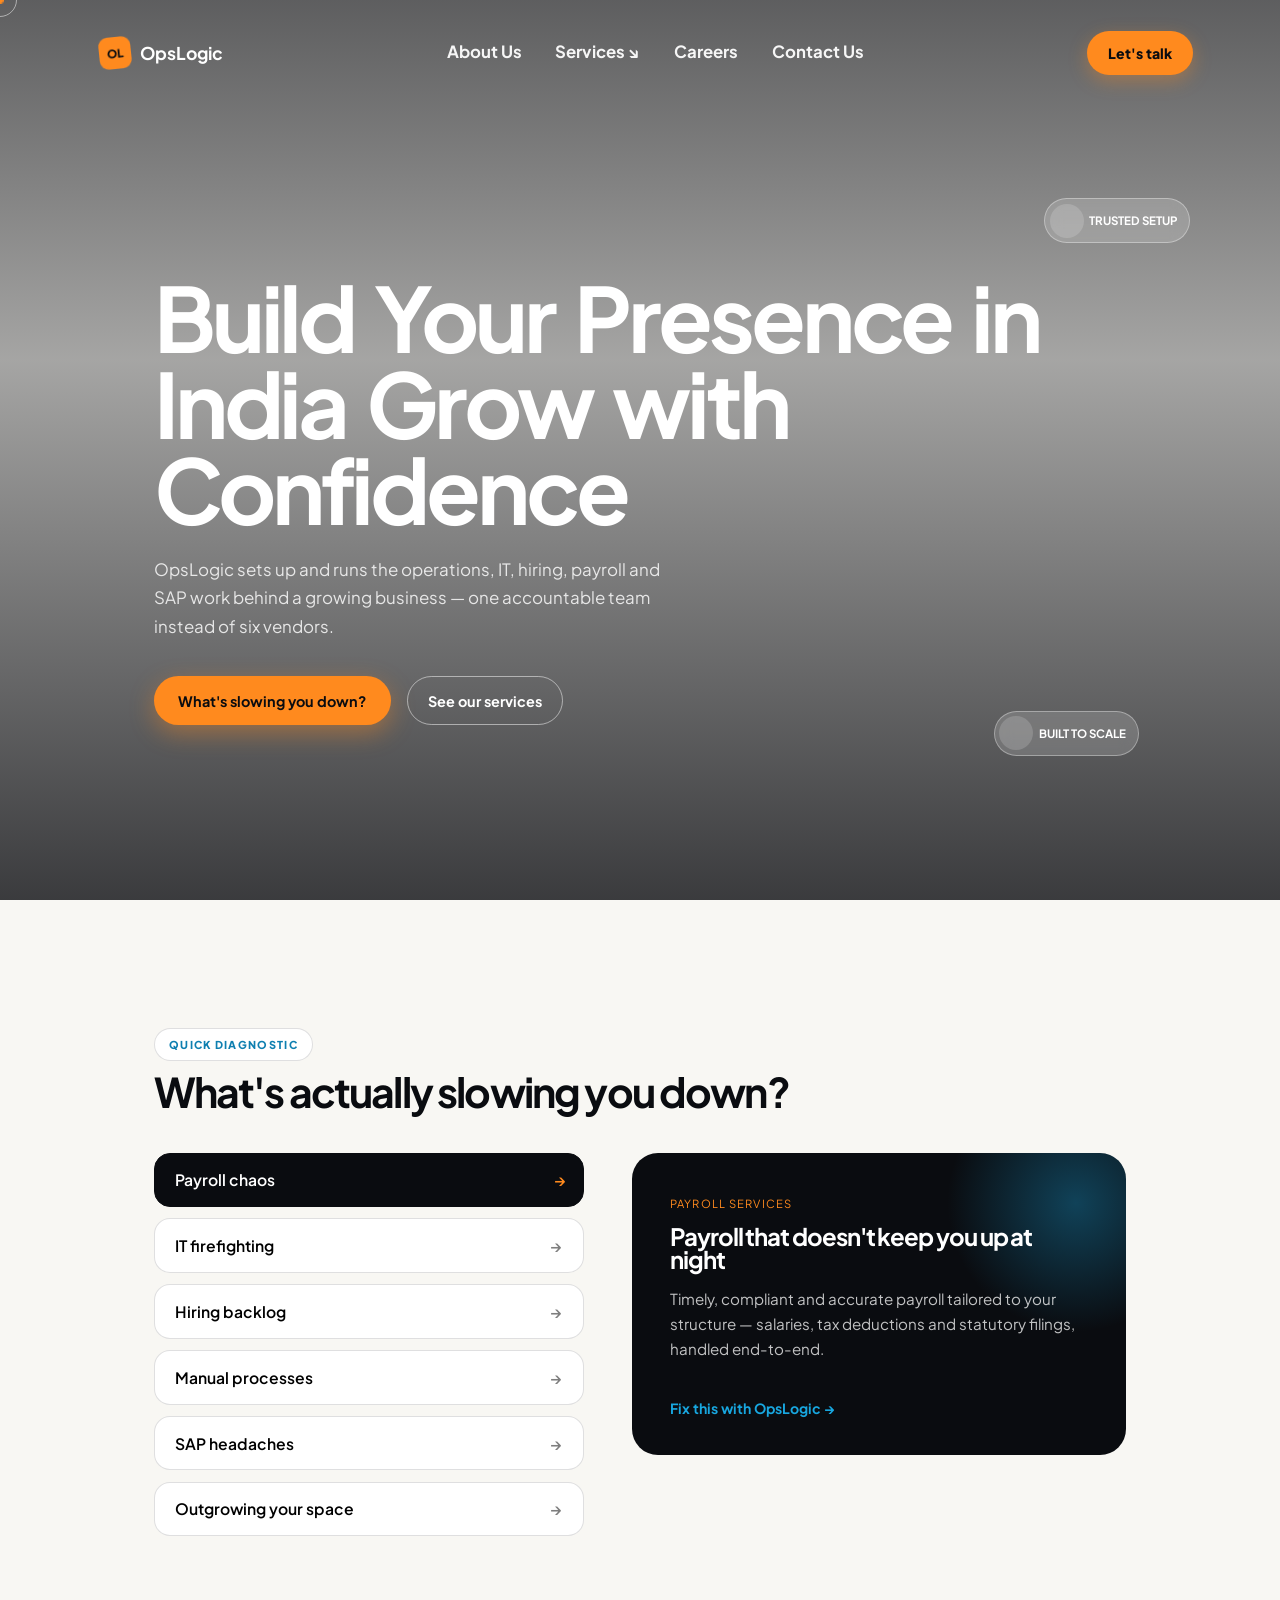
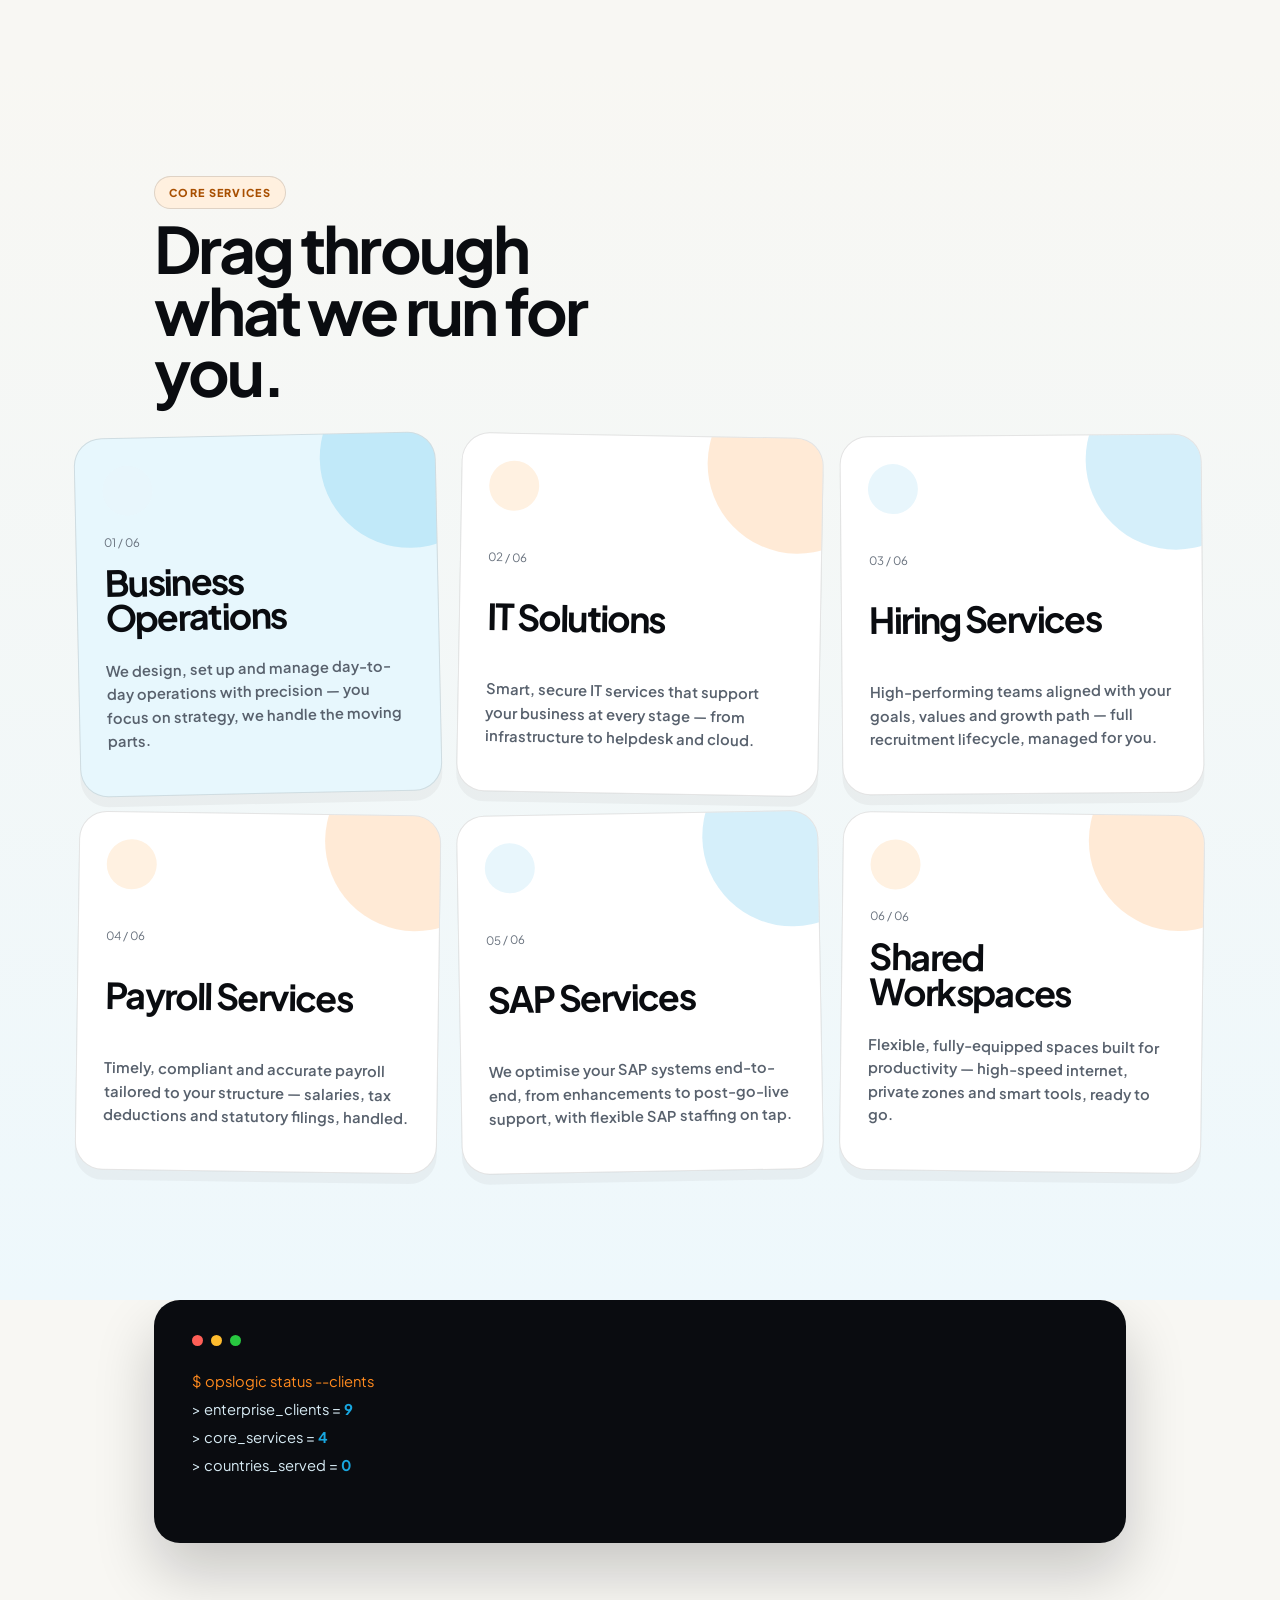
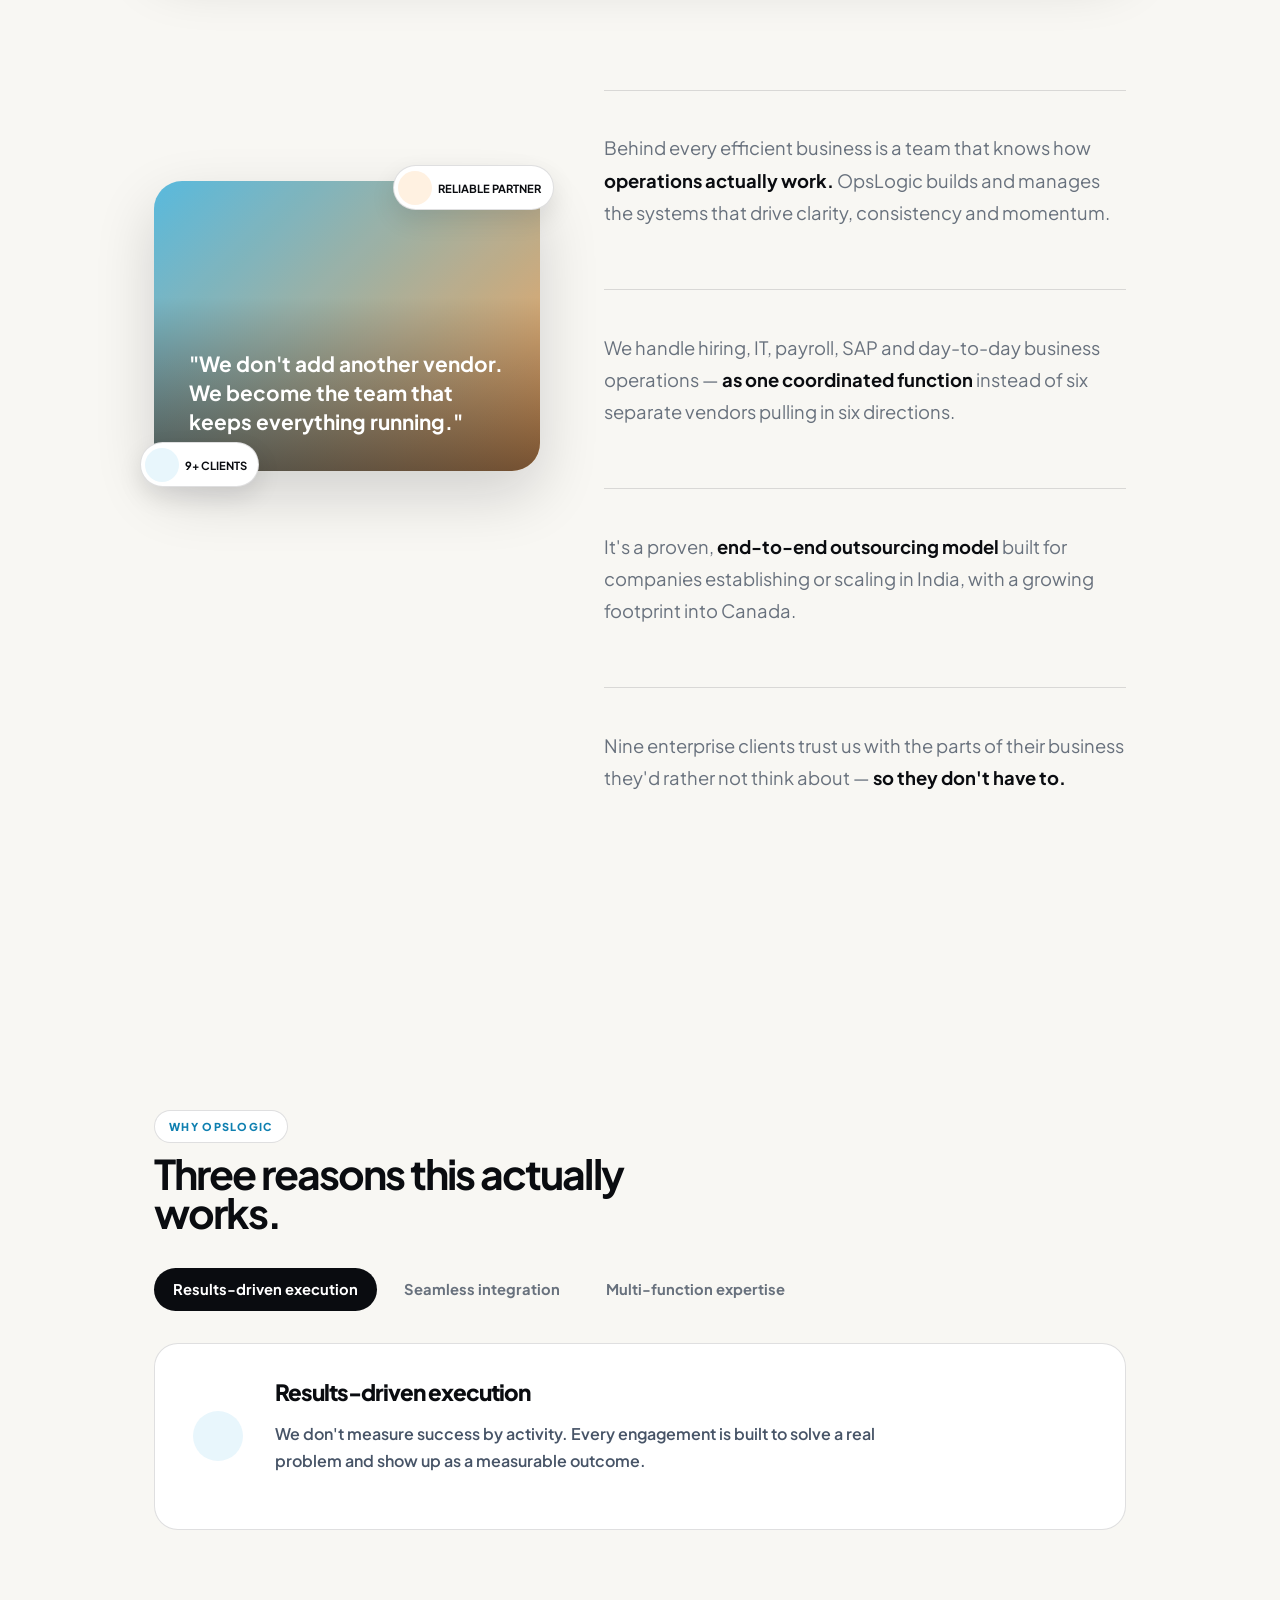
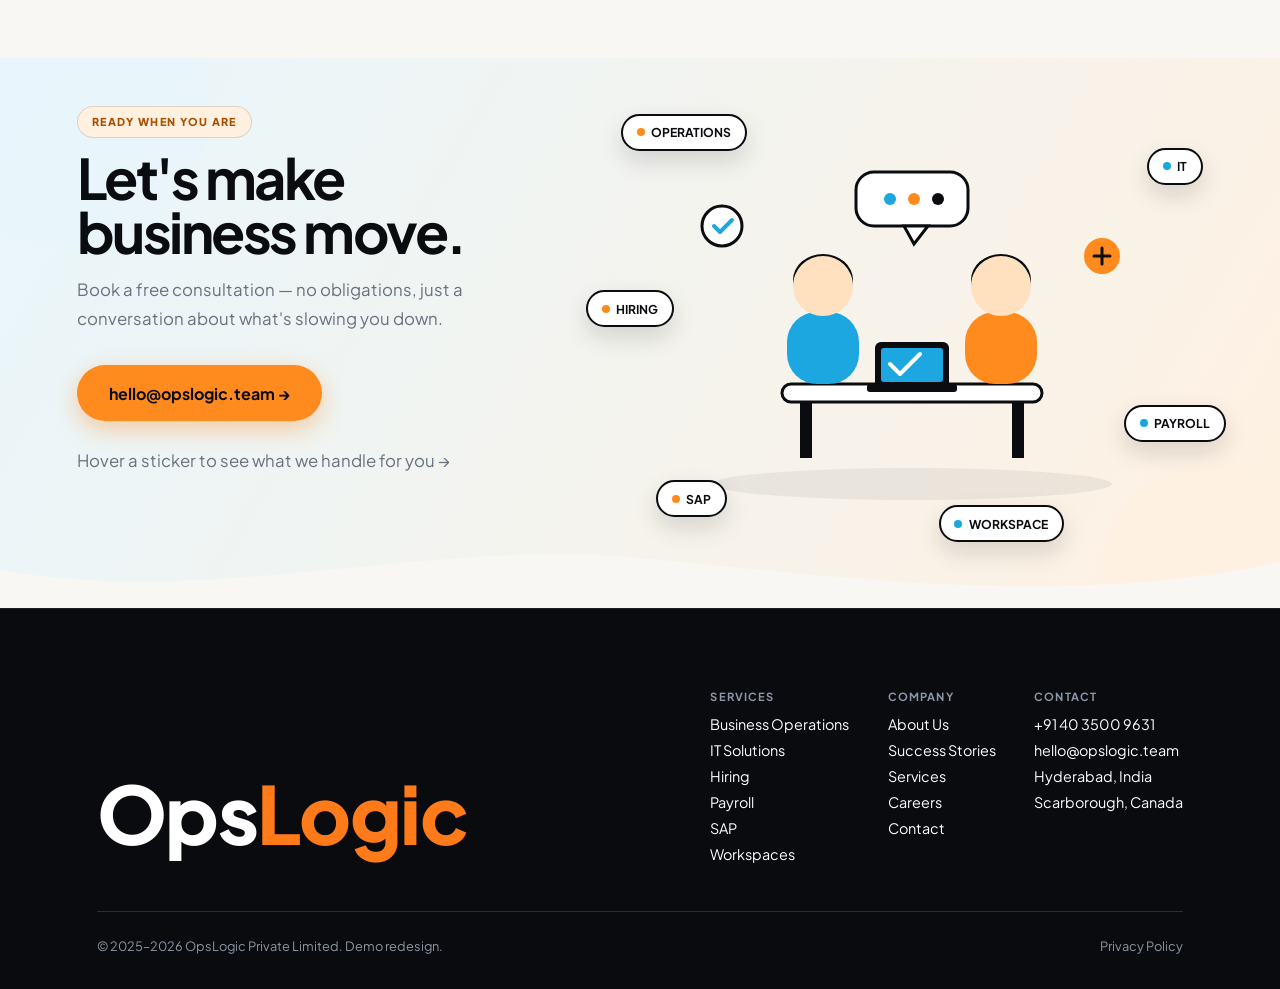
==== commit afe641a8: "push" ====
--- a/index.html
+++ b/index.html
@@ -3,7 +3,9 @@
 <head>
 <meta charset="UTF-8">
 <meta name="viewport" content="width=device-width, initial-scale=1">
-<title>OpsLogic — Let's Make Business Move</title>
+<title>OpsLogic — Let's Make Business Move
+
+</title>
 <meta name="description" content="OpsLogic — Business Operations, IT, Hiring, Payroll, SAP & Shared Workspace solutions.">
 <style>
   :root{
@@ -313,7 +315,7 @@
     </video>
     <div class="video-spot" id="videoSpot"></div>
     <div class="wrap hero-inner">
-      <span class="hero-tag">✦ Operations partner · Est. Hyderabad</span>
+      <!-- <span class="hero-tag">✦ Operations partner · Est. Hyderabad</span> -->
       <h1 id="heroHeading"></h1>
       <p class="sub">OpsLogic sets up and runs the operations, IT, hiring, payroll and SAP work behind a growing business — one accountable team instead of six vendors.</p>
       <div class="hero-ctas">
@@ -321,7 +323,7 @@
         <a href="#services" class="btn-ghost-light">See our services</a>
       </div>
     </div>
-    <div class="scroll-cue"><span class="line"></span> Scroll to explore</div>
+    <!-- <div class="scroll-cue"><span class="line"></div> -->
     <div class="float-badge" id="heroBadge1" style="top:22%; right:7%;"><span class="icon-badge wash-dark" data-icon="check"></span>Trusted setup</div>
     <div class="float-badge delay1" id="heroBadge2" style="bottom:16%; right:11%;"><span class="icon-badge wash-dark" data-icon="chart"></span>Built to scale</div>
   </section>
@@ -698,7 +700,7 @@
   var heading = document.getElementById('heroHeading');
   var words = ["We","make","","business","move","."];
   var accentWord = "business";
-  ["We","make","business","move."].forEach(function(w){
+  ["Build", "Your ","Presence", "in","India","Grow", "with" ,"Confidence"].forEach(function(w){
     var span = document.createElement('span');
     span.className = 'word' + (w === 'business' ? ' accent' : '');
     span.textContent = w + ' ';
